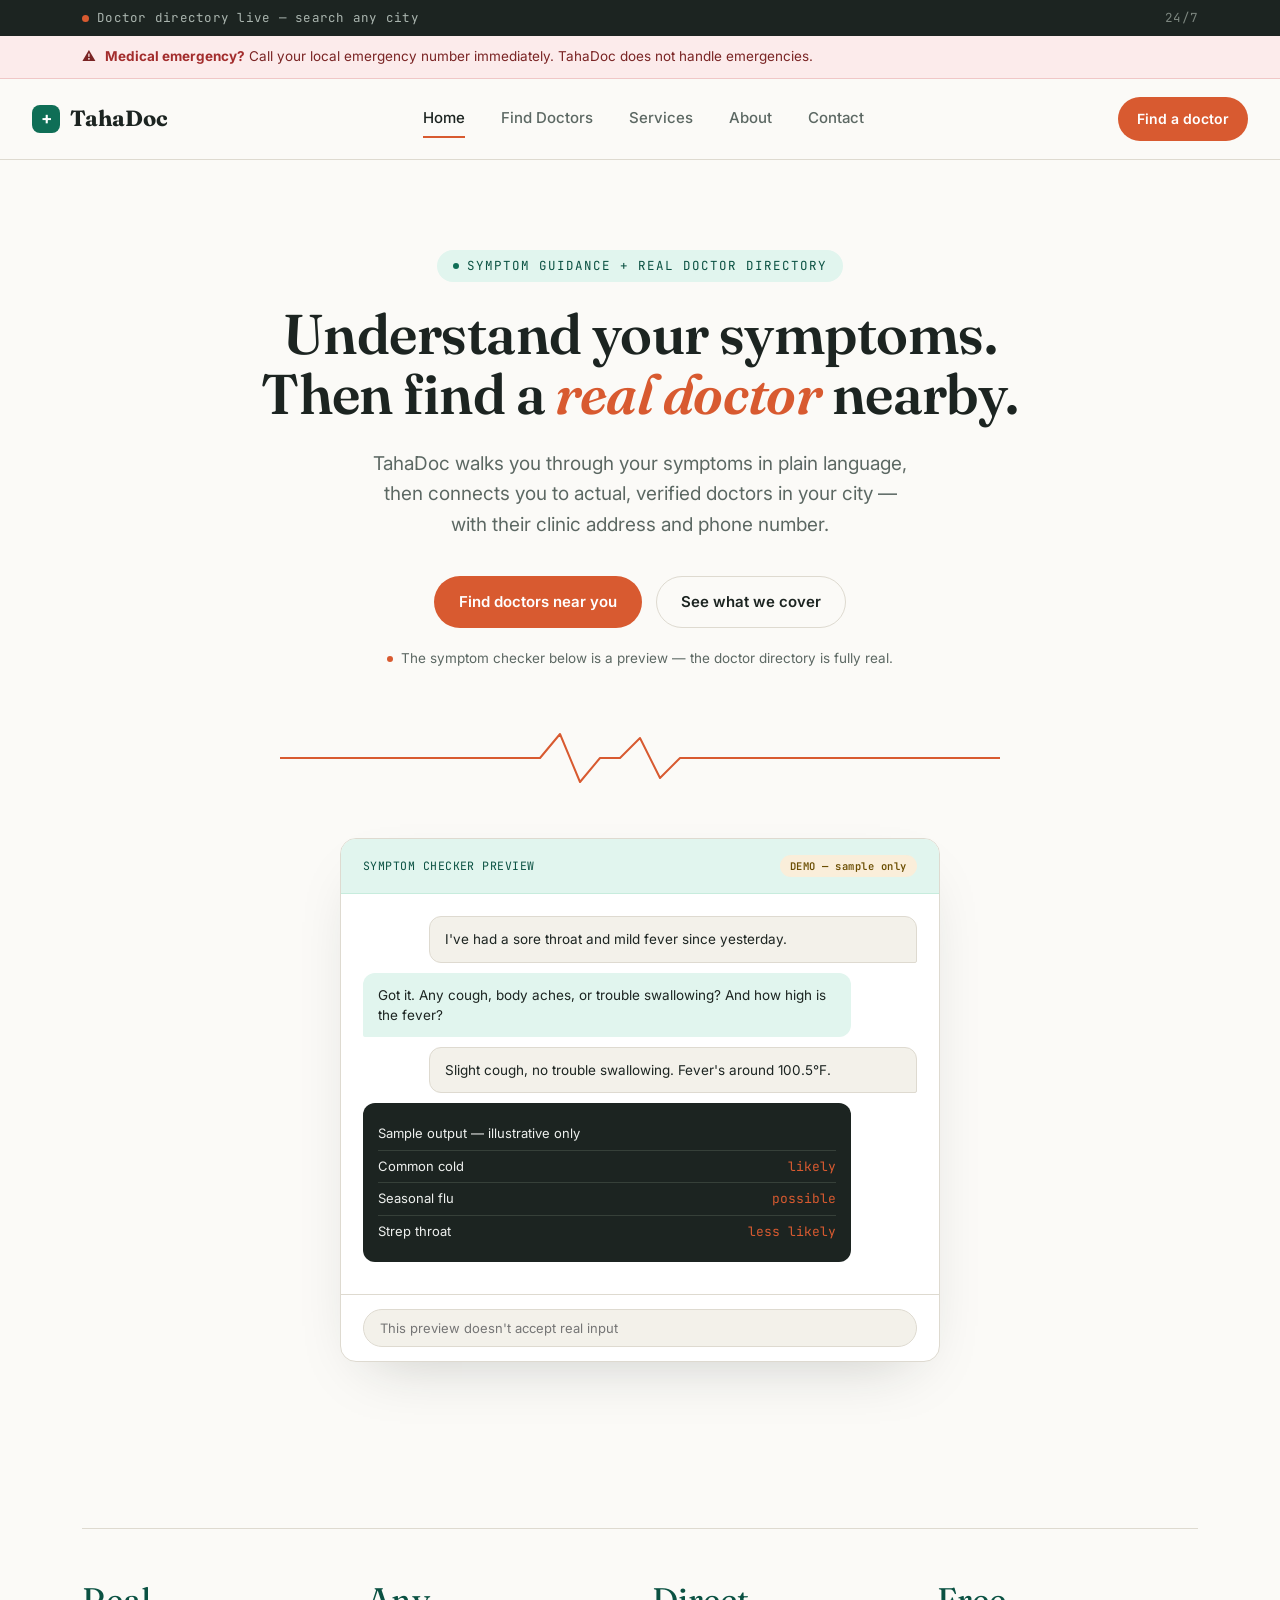
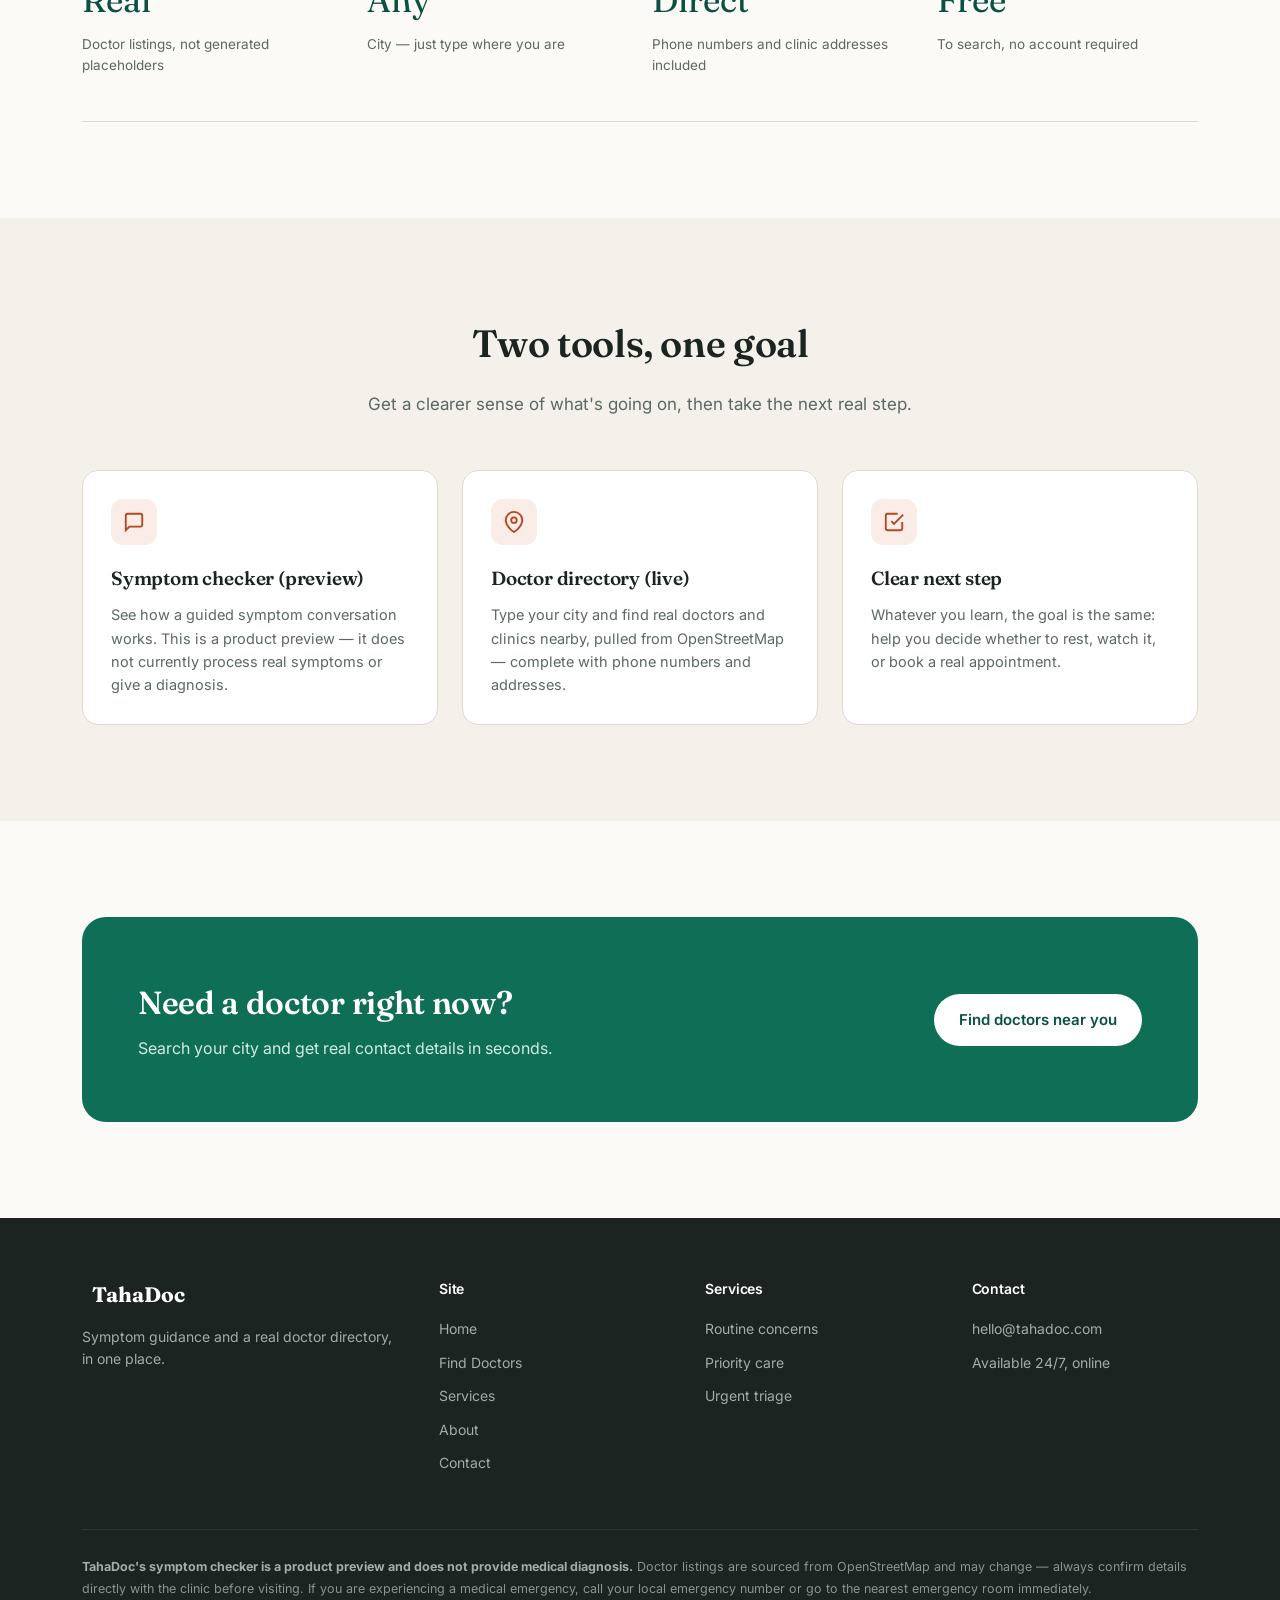
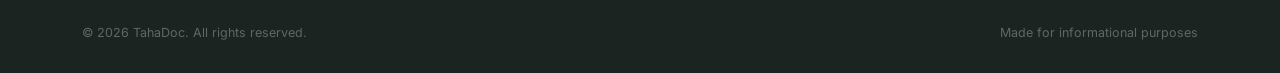
==== index.html @ 197f72f2 "Add files via upload" ====
<!DOCTYPE html>
<html lang="en">
<head>
<meta charset="UTF-8">
<meta name="viewport" content="width=device-width, initial-scale=1.0">
<title>TahaDoc — AI Symptom Guidance & Find Doctors Near You</title>
<meta name="description" content="TahaDoc helps you understand your symptoms and find real, verified doctors near you with contact details and clinic addresses.">
<link rel="preconnect" href="https://fonts.googleapis.com">
<link href="https://fonts.googleapis.com/css2?family=Fraunces:wght@500;600;700&family=Inter:wght@400;500;600;700&family=JetBrains+Mono:wght@400;500&display=swap" rel="stylesheet">
<link rel="stylesheet" href="style.css">
</head>
<body>

<div class="status-strip">
  <div class="wrap">
    <span><span class="dot"></span>Doctor directory live — search any city</span>
    <span class="right">24/7</span>
  </div>
</div>

<div class="emergency-banner">
  <div class="wrap">
    <span>⚠</span>
    <span><strong>Medical emergency?</strong> Call your local emergency number immediately. TahaDoc does not handle emergencies.</span>
  </div>
</div>

<header class="site-header">
  <nav class="nav">
    <a href="index.html" class="logo"><span class="mark"></span>TahaDoc</a>
    <div class="nav-links">
      <a href="index.html" class="active">Home</a>
      <a href="find-doctors.html">Find Doctors</a>
      <a href="services.html">Services</a>
      <a href="about.html">About</a>
      <a href="contact.html">Contact</a>
    </div>
    <div class="nav-cta">
      <a href="find-doctors.html" class="btn btn-primary btn-small">Find a doctor</a>
      <button class="nav-toggle" aria-label="Open menu" aria-expanded="false"><span></span><span></span><span></span></button>
    </div>
  </nav>
</header>

<section class="hero">
  <div class="wrap">
    <span class="eyebrow">Symptom Guidance + Real Doctor Directory</span>
    <h1>Understand your symptoms.<br>Then find a <span class="accent">real doctor</span> nearby.</h1>
    <p class="lead">TahaDoc walks you through your symptoms in plain language, then connects you to actual, verified doctors in your city — with their clinic address and phone number.</p>
    <div class="hero-actions">
      <a href="find-doctors.html" class="btn btn-primary">Find doctors near you</a>
      <a href="services.html" class="btn btn-ghost">See what we cover</a>
    </div>
    <div class="hero-note"><span class="icon-dot"></span>The symptom checker below is a preview — the doctor directory is fully real.</div>

    <div class="pulse-divider">
      <svg viewBox="0 0 720 64" preserveAspectRatio="none" fill="none">
        <path d="M0 32 H260 L280 8 L300 56 L320 32 L340 32 L360 12 L380 52 L400 32 H720" stroke="#D85A30" stroke-width="2" stroke-linecap="round" stroke-linejoin="round"/>
      </svg>
    </div>

    <div class="demo-card">
      <div class="demo-card-head">
        <span class="label">SYMPTOM CHECKER PREVIEW</span>
        <span class="demo-tag">DEMO — sample only</span>
      </div>
      <div class="demo-body">
        <div class="bubble user">I've had a sore throat and mild fever since yesterday.</div>
        <div class="bubble ai">Got it. Any cough, body aches, or trouble swallowing? And how high is the fever?</div>
        <div class="bubble user">Slight cough, no trouble swallowing. Fever's around 100.5°F.</div>
        <div class="bubble result">
          <div class="row"><span>Sample output — illustrative only</span></div>
          <div class="row"><span>Common cold</span><span class="pct">likely</span></div>
          <div class="row"><span>Seasonal flu</span><span class="pct">possible</span></div>
          <div class="row"><span>Strep throat</span><span class="pct">less likely</span></div>
        </div>
      </div>
      <div class="demo-foot">
        <input type="text" placeholder="This preview doesn't accept real input" disabled>
      </div>
    </div>
  </div>
</section>

<section>
  <div class="wrap">
    <div class="trust-strip">
      <div class="trust-stat"><div class="num">Real</div><div class="label">Doctor listings, not generated placeholders</div></div>
      <div class="trust-stat"><div class="num">Any</div><div class="label">City — just type where you are</div></div>
      <div class="trust-stat"><div class="num">Direct</div><div class="label">Phone numbers and clinic addresses included</div></div>
      <div class="trust-stat"><div class="num">Free</div><div class="label">To search, no account required</div></div>
    </div>
  </div>
</section>

<section class="section-alt">
  <div class="wrap">
    <div class="section-head centered">
      <h2>Two tools, one goal</h2>
      <p>Get a clearer sense of what's going on, then take the next real step.</p>
    </div>
    <div class="card-grid">
      <div class="card">
        <div class="icon-badge">
          <svg width="22" height="22" viewBox="0 0 24 24" fill="none" stroke="currentColor" stroke-width="2"><path d="M21 15a2 2 0 01-2 2H7l-4 4V5a2 2 0 012-2h14a2 2 0 012 2z"/></svg>
        </div>
        <h3>Symptom checker (preview)</h3>
        <p>See how a guided symptom conversation works. This is a product preview — it does not currently process real symptoms or give a diagnosis.</p>
      </div>
      <div class="card">
        <div class="icon-badge">
          <svg width="22" height="22" viewBox="0 0 24 24" fill="none" stroke="currentColor" stroke-width="2"><path d="M21 10c0 7-9 13-9 13s-9-6-9-13a9 9 0 0118 0z"/><circle cx="12" cy="10" r="3"/></svg>
        </div>
        <h3>Doctor directory (live)</h3>
        <p>Type your city and find real doctors and clinics nearby, pulled from OpenStreetMap — complete with phone numbers and addresses.</p>
      </div>
      <div class="card">
        <div class="icon-badge">
          <svg width="22" height="22" viewBox="0 0 24 24" fill="none" stroke="currentColor" stroke-width="2"><path d="M9 11l3 3L22 4M21 12v7a2 2 0 01-2 2H5a2 2 0 01-2-2V5a2 2 0 012-2h11"/></svg>
        </div>
        <h3>Clear next step</h3>
        <p>Whatever you learn, the goal is the same: help you decide whether to rest, watch it, or book a real appointment.</p>
      </div>
    </div>
  </div>
</section>

<section>
  <div class="wrap">
    <div class="cta-band">
      <div>
        <h2>Need a doctor right now?</h2>
        <p>Search your city and get real contact details in seconds.</p>
      </div>
      <a href="find-doctors.html" class="btn btn-primary">Find doctors near you</a>
    </div>
  </div>
</section>

<footer>
  <div class="wrap">
    <div class="footer-grid">
      <div>
        <div class="footer-logo"><span class="mark"></span>TahaDoc</div>
        <p>Symptom guidance and a real doctor directory, in one place.</p>
      </div>
      <div>
        <h4>Site</h4>
        <ul>
          <li><a href="index.html">Home</a></li>
          <li><a href="find-doctors.html">Find Doctors</a></li>
          <li><a href="services.html">Services</a></li>
          <li><a href="about.html">About</a></li>
          <li><a href="contact.html">Contact</a></li>
        </ul>
      </div>
      <div>
        <h4>Services</h4>
        <ul>
          <li><a href="services.html">Routine concerns</a></li>
          <li><a href="services.html">Priority care</a></li>
          <li><a href="services.html">Urgent triage</a></li>
        </ul>
      </div>
      <div>
        <h4>Contact</h4>
        <ul>
          <li>hello@tahadoc.com</li>
          <li>Available 24/7, online</li>
        </ul>
      </div>
    </div>
    <div class="footer-disclaimer">
      <strong>TahaDoc's symptom checker is a product preview and does not provide medical diagnosis.</strong> Doctor listings are sourced from OpenStreetMap and may change — always confirm details directly with the clinic before visiting. If you are experiencing a medical emergency, call your local emergency number or go to the nearest emergency room immediately.
    </div>
    <div class="footer-bottom">
      <span>© 2026 TahaDoc. All rights reserved.</span>
      <span>Made for informational purposes</span>
    </div>
  </div>
</footer>

<script>
const navToggle = document.querySelector('.nav-toggle');
const navLinks = document.querySelector('.nav-links');
navToggle?.addEventListener('click', () => {
  const isOpen = navLinks.classList.toggle('nav-open');
  navToggle.setAttribute('aria-expanded', isOpen ? 'true' : 'false');
});
</script>

</body>
</html>
---- style.css ----
/* ===========================================================
   TahaDoc v3 — Design tokens (Deep Teal / Warm Coral)
   =========================================================== */

:root {
  --teal: #0F6E56;
  --teal-dark: #0A5142;
  --teal-pale: #E1F5EE;
  --teal-pale-strong: #C7ECDD;
  --coral: #D85A30;
  --coral-dark: #B5471F;
  --coral-pale: #FAECE7;
  --paper: #FBFAF7;
  --surface: #F3F1EA;
  --ink: #1C2421;
  --ink-soft: #5C6863;
  --line: #DEDAD0;
  --amber: #BA7517;
  --amber-pale: #FAEEDA;
  --red: #A32D2D;
  --red-pale: #FCEBEB;

  --font-display: "Fraunces", "Space Grotesk", serif;
  --font-body: "Inter", -apple-system, sans-serif;
  --font-mono: "JetBrains Mono", monospace;

  --radius: 16px;
  --max-width: 1180px;
}

* { box-sizing: border-box; }
html { scroll-behavior: smooth; }

body {
  margin: 0;
  background: var(--paper);
  color: var(--ink);
  font-family: var(--font-body);
  font-size: 16px;
  line-height: 1.6;
  -webkit-font-smoothing: antialiased;
}

img { max-width: 100%; display: block; }
a { color: inherit; text-decoration: none; }
h1, h2, h3, h4 { font-family: var(--font-display); margin: 0; font-weight: 600; letter-spacing: -0.01em; }
p { margin: 0; }

.wrap { max-width: var(--max-width); margin: 0 auto; padding: 0 32px; }

a:focus-visible, button:focus-visible, input:focus-visible, textarea:focus-visible, select:focus-visible {
  outline: 2.5px solid var(--teal);
  outline-offset: 3px;
  border-radius: 4px;
}

@media (prefers-reduced-motion: reduce) {
  * { animation: none !important; transition: none !important; }
  html { scroll-behavior: auto; }
}

/* ===========================================================
   Top bars
   =========================================================== */
.status-strip {
  background: var(--ink);
  color: #aab5af;
  font-family: var(--font-mono);
  font-size: 12.5px;
  letter-spacing: 0.02em;
  padding: 8px 0;
}
.status-strip .wrap { display: flex; align-items: center; gap: 8px; justify-content: space-between; }
.status-strip .dot {
  width: 7px; height: 7px; border-radius: 50%;
  background: var(--coral);
  display: inline-block;
  margin-right: 8px;
  animation: pulse 2.2s infinite;
}
@keyframes pulse {
  0% { box-shadow: 0 0 0 0 rgba(216,90,48,0.5); }
  70% { box-shadow: 0 0 0 6px rgba(216,90,48,0); }
  100% { box-shadow: 0 0 0 0 rgba(216,90,48,0); }
}
.status-strip .right { color: #7c867f; }

.emergency-banner {
  background: var(--red-pale);
  border-bottom: 1px solid #f0c7c7;
  font-size: 13.5px;
  color: #7a2424;
  padding: 10px 0;
}
.emergency-banner .wrap { display: flex; align-items: center; gap: 9px; }
.emergency-banner strong { color: var(--red); }

/* ===========================================================
   Header / Nav
   =========================================================== */
header.site-header {
  background: var(--paper);
  border-bottom: 1px solid var(--line);
  position: sticky;
  top: 0;
  z-index: 50;
}
.nav { display: flex; align-items: center; justify-content: space-between; padding: 18px 32px; }
.logo { font-family: var(--font-display); font-weight: 700; font-size: 22px; display: flex; align-items: center; gap: 10px; color: var(--ink); }
.logo .mark {
  width: 28px; height: 28px;
  background: var(--teal);
  border-radius: 8px;
  position: relative;
  flex-shrink: 0;
  display: flex; align-items: center; justify-content: center;
}
.logo .mark::after {
  content: "+";
  color: #fff;
  font-size: 17px;
  font-weight: 700;
  font-family: var(--font-body);
  line-height: 1;
}
.nav-links { display: flex; gap: 36px; font-size: 15px; font-weight: 500; }
.nav-links a { color: var(--ink-soft); padding: 6px 0; border-bottom: 2px solid transparent; transition: color 0.15s, border-color 0.15s; }
.nav-links a:hover, .nav-links a.active { color: var(--ink); border-bottom-color: var(--coral); }
.nav-cta { display: flex; align-items: center; gap: 18px; }
.nav-toggle { display: none; background: none; border: none; cursor: pointer; padding: 6px; }
.nav-toggle span { display: block; width: 22px; height: 2px; background: var(--ink); margin: 5px 0; border-radius: 1px; }

/* ===========================================================
   Buttons
   =========================================================== */
.btn {
  display: inline-flex; align-items: center; gap: 8px;
  font-family: var(--font-body); font-weight: 600; font-size: 15px;
  padding: 13px 24px; border-radius: 100px; border: 1.5px solid transparent;
  cursor: pointer; transition: transform 0.12s ease, box-shadow 0.12s ease, background 0.15s;
  white-space: nowrap;
}
.btn-primary { background: var(--coral); color: #fff; }
.btn-primary:hover { background: var(--coral-dark); box-shadow: 0 6px 16px rgba(216,90,48,0.3); }
.btn-ghost { background: transparent; color: var(--ink); border-color: var(--line); }
.btn-ghost:hover { border-color: var(--ink); }
.btn-small { padding: 10px 18px; font-size: 14px; }
.btn:active { transform: scale(0.98); }
.btn:disabled { opacity: 0.5; cursor: not-allowed; }

/* ===========================================================
   Hero — centered, asymmetric pulse line motif
   =========================================================== */
.hero {
  padding: 90px 0 70px;
  text-align: center;
  position: relative;
  overflow: hidden;
}
.hero .wrap { position: relative; z-index: 1; }
.eyebrow {
  font-family: var(--font-mono); font-size: 12.5px; letter-spacing: 0.08em; text-transform: uppercase;
  color: var(--teal-dark); display: inline-flex; align-items: center; gap: 8px; margin-bottom: 22px;
  background: var(--teal-pale); padding: 6px 16px; border-radius: 100px;
}
.eyebrow::before { content: ""; width: 6px; height: 6px; background: var(--teal); border-radius: 50%; }
.hero h1 { font-size: 56px; line-height: 1.08; margin: 0 auto 24px; max-width: 760px; }
.hero h1 .accent { color: var(--coral); font-style: italic; }
.hero p.lead { font-size: 19px; color: var(--ink-soft); max-width: 540px; margin: 0 auto 36px; }
.hero-actions { display: flex; gap: 14px; align-items: center; justify-content: center; margin-bottom: 20px; }
.hero-note { font-size: 13.5px; color: var(--ink-soft); display: flex; align-items: center; gap: 8px; justify-content: center; }
.hero-note .icon-dot { width: 6px; height: 6px; border-radius: 50%; background: var(--coral); }

.pulse-divider {
  margin: 56px auto 0;
  max-width: 720px;
  height: 64px;
}
.pulse-divider svg { width: 100%; height: 100%; }

/* ---- Symptom checker demo card ---- */
.demo-card {
  background: #fff;
  border: 1px solid var(--line);
  border-radius: var(--radius);
  box-shadow: 0 24px 60px -30px rgba(28,36,33,0.25);
  overflow: hidden;
  max-width: 600px;
  margin: 48px auto 0;
  text-align: left;
}
.demo-card-head {
  display: flex; justify-content: space-between; align-items: center;
  padding: 16px 22px;
  background: var(--teal-pale);
  border-bottom: 1px solid var(--teal-pale-strong);
}
.demo-card-head .label {
  font-family: var(--font-mono); font-size: 11.5px; letter-spacing: 0.04em;
  color: var(--teal-dark); display: flex; align-items: center; gap: 7px;
}
.demo-card-head .demo-tag {
  font-family: var(--font-mono); font-size: 10.5px; letter-spacing: 0.05em;
  background: var(--amber-pale); color: #6b4e02; padding: 3px 10px; border-radius: 100px;
  font-weight: 600;
}
.demo-body { padding: 22px; }
.bubble { font-size: 13.5px; line-height: 1.5; padding: 12px 15px; border-radius: 12px; margin-bottom: 10px; max-width: 88%; }
.bubble.user { background: var(--surface); color: var(--ink); margin-left: auto; border-radius: 12px 12px 2px 12px; border: 1px solid var(--line); }
.bubble.ai { background: var(--teal-pale); color: var(--ink); border-radius: 12px 12px 12px 2px; }
.bubble.result { background: var(--ink); color: #eef0ee; border-radius: 12px; padding: 15px; font-size: 13px; margin-top: 8px; }
.bubble.result .row { display: flex; justify-content: space-between; padding: 6px 0; border-top: 1px solid #364039; }
.bubble.result .row:first-child { border-top: none; }
.bubble.result .pct { color: var(--coral); font-family: var(--font-mono); }
.demo-foot { padding: 14px 22px; border-top: 1px solid var(--line); display: flex; gap: 8px; }
.demo-foot input {
  flex: 1; background: var(--surface); border: 1px solid var(--line); border-radius: 100px;
  padding: 10px 16px; font-family: var(--font-body); font-size: 13px; color: var(--ink-soft);
}

/* ===========================================================
   Section scaffolding
   =========================================================== */
section { padding: 96px 0; }
.section-head { max-width: 620px; margin-bottom: 52px; }
.section-head.centered { margin-left: auto; margin-right: auto; text-align: center; }
.section-head h2 { font-size: 38px; margin-bottom: 16px; }
.section-head p { color: var(--ink-soft); font-size: 17px; }
.section-alt { background: var(--surface); }

/* ===========================================================
   Triage board
   =========================================================== */
.triage-board { display: grid; grid-template-columns: repeat(3, 1fr); gap: 24px; }
.triage-group { background: #fff; border: 1px solid var(--line); border-radius: var(--radius); padding: 28px; }
.triage-group .tag {
  font-family: var(--font-mono); font-size: 11px; letter-spacing: 0.06em; text-transform: uppercase;
  padding: 5px 12px; border-radius: 100px; display: inline-block; margin-bottom: 18px; font-weight: 600;
}
.tag-routine { background: var(--teal-pale); color: var(--teal-dark); }
.tag-priority { background: var(--amber-pale); color: #6b4e02; }
.tag-urgent { background: var(--red-pale); color: var(--red); }
.triage-group h3 { font-size: 20px; margin-bottom: 8px; font-family: var(--font-display); }
.triage-group > p { color: var(--ink-soft); font-size: 14.5px; margin-bottom: 18px; }
.triage-group ul { margin: 0; padding: 0; list-style: none; }
.triage-group li { font-size: 14.5px; padding: 10px 0; border-top: 1px solid var(--line); color: var(--ink); display: flex; align-items: baseline; gap: 8px; }
.triage-group li:first-child { border-top: none; }
.triage-group li::before { content: ""; width: 5px; height: 5px; border-radius: 50%; background: var(--coral); flex-shrink: 0; margin-top: 6px; }

/* ===========================================================
   Process — zigzag timeline instead of plain row
   =========================================================== */
.process { display: flex; flex-direction: column; gap: 0; }
.process-step {
  display: grid;
  grid-template-columns: 64px 1fr;
  gap: 24px;
  position: relative;
  padding-bottom: 44px;
}
.process-step:last-child { padding-bottom: 0; }
.process-step::before {
  content: "";
  position: absolute;
  left: 31px; top: 64px; bottom: 0;
  width: 1px;
  background: var(--line);
}
.process-step:last-child::before { display: none; }
.process-step .num {
  font-family: var(--font-mono); font-size: 14px; color: #fff; background: var(--teal);
  width: 64px; height: 64px; border-radius: 50%; display: flex; align-items: center; justify-content: center;
  position: relative; z-index: 2; flex-shrink: 0;
}
.process-step .step-content { padding-top: 10px; }
.process-step h4 { font-size: 19px; margin-bottom: 8px; font-family: var(--font-display); }
.process-step p { color: var(--ink-soft); font-size: 15px; max-width: 460px; }

/* ===========================================================
   Trust strip
   =========================================================== */
.trust-strip { display: grid; grid-template-columns: repeat(4, 1fr); gap: 24px; border-top: 1px solid var(--line); border-bottom: 1px solid var(--line); padding: 44px 0; }
.trust-stat .num { font-family: var(--font-display); font-size: 34px; color: var(--teal-dark); margin-bottom: 6px; }
.trust-stat .label { font-size: 13.5px; color: var(--ink-soft); }

/* ===========================================================
   Cards
   =========================================================== */
.card-grid { display: grid; grid-template-columns: repeat(3, 1fr); gap: 24px; }
.card { background: #fff; border: 1px solid var(--line); border-radius: var(--radius); padding: 28px; }
.card h3 { font-size: 19px; margin-bottom: 10px; font-family: var(--font-display); }
.card p { color: var(--ink-soft); font-size: 14.5px; }
.icon-badge {
  width: 46px; height: 46px; border-radius: 12px; background: var(--coral-pale); color: var(--coral-dark);
  display: flex; align-items: center; justify-content: center; margin-bottom: 18px;
}

/* ===========================================================
   CTA band
   =========================================================== */
.cta-band {
  background: var(--teal); border-radius: 24px; padding: 60px 56px;
  display: flex; justify-content: space-between; align-items: center; gap: 30px; color: #fff;
}
.cta-band h2 { font-size: 32px; margin-bottom: 8px; color: #fff; }
.cta-band p { color: #d2ece2; font-size: 16px; }
.cta-band .btn-primary { background: #fff; color: var(--teal-dark); }
.cta-band .btn-primary:hover { background: var(--coral-pale); box-shadow: none; }

/* ===========================================================
   Footer
   =========================================================== */
footer { background: var(--ink); color: #a3aca6; padding: 60px 0 30px; font-size: 14px; }
.footer-grid { display: grid; grid-template-columns: 1.4fr 1fr 1fr 1fr; gap: 40px; margin-bottom: 44px; }
.footer-grid h4 { color: #fff; font-size: 14px; margin-bottom: 18px; font-family: var(--font-body); font-weight: 600; }
.footer-grid ul { list-style: none; margin: 0; padding: 0; }
.footer-grid li { margin-bottom: 11px; }
.footer-grid a:hover { color: #fff; }
.footer-logo { font-family: var(--font-display); font-weight: 700; font-size: 21px; color: #fff; display: flex; align-items: center; gap: 10px; margin-bottom: 14px; }
.footer-disclaimer { border-top: 1px solid #2e3633; padding-top: 26px; font-size: 12.5px; line-height: 1.7; color: #8a948e; }
.footer-disclaimer strong { color: #a3aca6; }
.footer-bottom { margin-top: 24px; display: flex; justify-content: space-between; font-size: 12.5px; color: #5e6862; }

/* ===========================================================
   Page header
   =========================================================== */
.page-header { padding: 60px 0 54px; border-bottom: 1px solid var(--line); text-align: center; }
.page-header .eyebrow { margin: 0 auto 16px; }
.page-header h1 { font-size: 44px; margin-bottom: 16px; }
.page-header p { color: var(--ink-soft); font-size: 17.5px; max-width: 580px; margin: 0 auto; }

/* ===========================================================
   Doctor finder
   =========================================================== */
.finder-panel {
  background: #fff; border: 1px solid var(--line); border-radius: var(--radius);
  padding: 26px; display: flex; gap: 14px; align-items: flex-end; flex-wrap: wrap;
}
.finder-field { flex: 1; min-width: 200px; }
.finder-field label { display: block; font-size: 13px; font-weight: 600; margin-bottom: 8px; }
.finder-field input, .finder-field select {
  width: 100%; padding: 12px 16px; border-radius: 10px; border: 1.5px solid var(--line);
  background: var(--surface); font-family: var(--font-body); font-size: 14.5px; color: var(--ink);
}

.results-list { margin-top: 30px; display: grid; gap: 16px; }
.doctor-card {
  background: #fff; border: 1px solid var(--line); border-radius: var(--radius);
  padding: 22px 24px; display: flex; justify-content: space-between; gap: 20px; align-items: flex-start;
}
.doctor-card .info h4 { font-size: 17px; margin-bottom: 4px; font-family: var(--font-display); }
.doctor-card .specialty { font-size: 13px; color: var(--teal-dark); font-weight: 600; margin-bottom: 10px; }
.doctor-card .meta-row { font-size: 13.5px; color: var(--ink-soft); display: flex; gap: 6px; align-items: baseline; margin-bottom: 4px; }
.doctor-card .actions { display: flex; flex-direction: column; gap: 8px; align-items: flex-end; flex-shrink: 0; }
.doctor-card .rating { font-family: var(--font-mono); font-size: 13px; color: var(--amber); white-space: nowrap; }
.finder-status { padding: 18px 0; color: var(--ink-soft); font-size: 14.5px; }
.finder-status.error { color: var(--red); }

/* ===========================================================
   About page extras
   =========================================================== */
.value-grid { display: grid; grid-template-columns: repeat(2, 1fr); gap: 24px; }
.value-card { display: flex; gap: 18px; padding: 24px; border: 1px solid var(--line); border-radius: var(--radius); background: #fff; }
.value-card h4 { font-size: 17px; margin-bottom: 8px; font-family: var(--font-display); }
.value-card p { font-size: 14.5px; color: var(--ink-soft); }

.limits-list { display: grid; gap: 14px; }
.limits-list .item { display: flex; gap: 14px; align-items: flex-start; padding: 18px 20px; background: var(--red-pale); border-radius: 12px; font-size: 14.5px; }
.limits-list .item strong { color: var(--red); }

/* ===========================================================
   Contact page
   =========================================================== */
.contact-grid { display: grid; grid-template-columns: 1fr 1fr; gap: 56px; }
.info-row { display: flex; gap: 18px; padding: 22px 0; border-top: 1px solid var(--line); }
.info-row:first-child { border-top: none; padding-top: 0; }
.info-row .icon-badge { flex-shrink: 0; margin-bottom: 0; }
.info-row h4 { font-size: 16px; margin-bottom: 4px; font-family: var(--font-display); }
.info-row p { font-size: 14.5px; color: var(--ink-soft); }

.form-card { background: #fff; border: 1px solid var(--line); border-radius: var(--radius); padding: 34px; }
.form-row { margin-bottom: 20px; }
.form-row label { display: block; font-size: 13.5px; font-weight: 600; margin-bottom: 8px; }
.form-row input, .form-row select, .form-row textarea {
  width: 100%; padding: 12px 16px; border-radius: 10px; border: 1.5px solid var(--line);
  background: var(--surface); font-family: var(--font-body); font-size: 14.5px; color: var(--ink);
}
.form-row textarea { resize: vertical; min-height: 90px; }
.form-note { font-size: 12.5px; color: var(--ink-soft); margin-top: 18px; }

/* ===========================================================
   Responsive
   =========================================================== */
@media (max-width: 980px) {
  .triage-board { grid-template-columns: 1fr 1fr; }
  .card-grid { grid-template-columns: 1fr 1fr; }
  .footer-grid { grid-template-columns: 1fr 1fr; gap: 32px; }
  .contact-grid { grid-template-columns: 1fr; }
  .value-grid { grid-template-columns: 1fr; }
  .trust-strip { grid-template-columns: 1fr 1fr; gap: 32px 24px; }
  .doctor-card { flex-direction: column; }
  .doctor-card .actions { flex-direction: row; align-items: center; width: 100%; justify-content: space-between; }
  .hero h1 { font-size: 44px; }
}

@media (max-width: 680px) {
  .nav-links { display: none; }
  .nav-links.nav-open {
    display: flex; flex-direction: column; position: absolute; top: 68px; left: 0; right: 0;
    background: var(--paper); padding: 18px 32px; border-bottom: 1px solid var(--line); gap: 16px;
  }
  .nav-toggle { display: block; }
  .hero { padding: 52px 0 50px; }
  .hero h1 { font-size: 32px; }
  .hero p.lead { max-width: none; }
  section { padding: 60px 0; }
  .triage-board { grid-template-columns: 1fr; }
  .process-step { grid-template-columns: 48px 1fr; gap: 16px; }
  .process-step .num { width: 48px; height: 48px; font-size: 12px; }
  .process-step::before { left: 23px; }
  .card-grid { grid-template-columns: 1fr; }
  .footer-grid { grid-template-columns: 1fr; gap: 30px; }
  .cta-band { flex-direction: column; text-align: center; padding: 44px 28px; }
  .footer-bottom { flex-direction: column; gap: 8px; text-align: center; }
  .section-head h2 { font-size: 28px; }
  .finder-panel { flex-direction: column; align-items: stretch; }
  .demo-card { margin-top: 36px; }
}
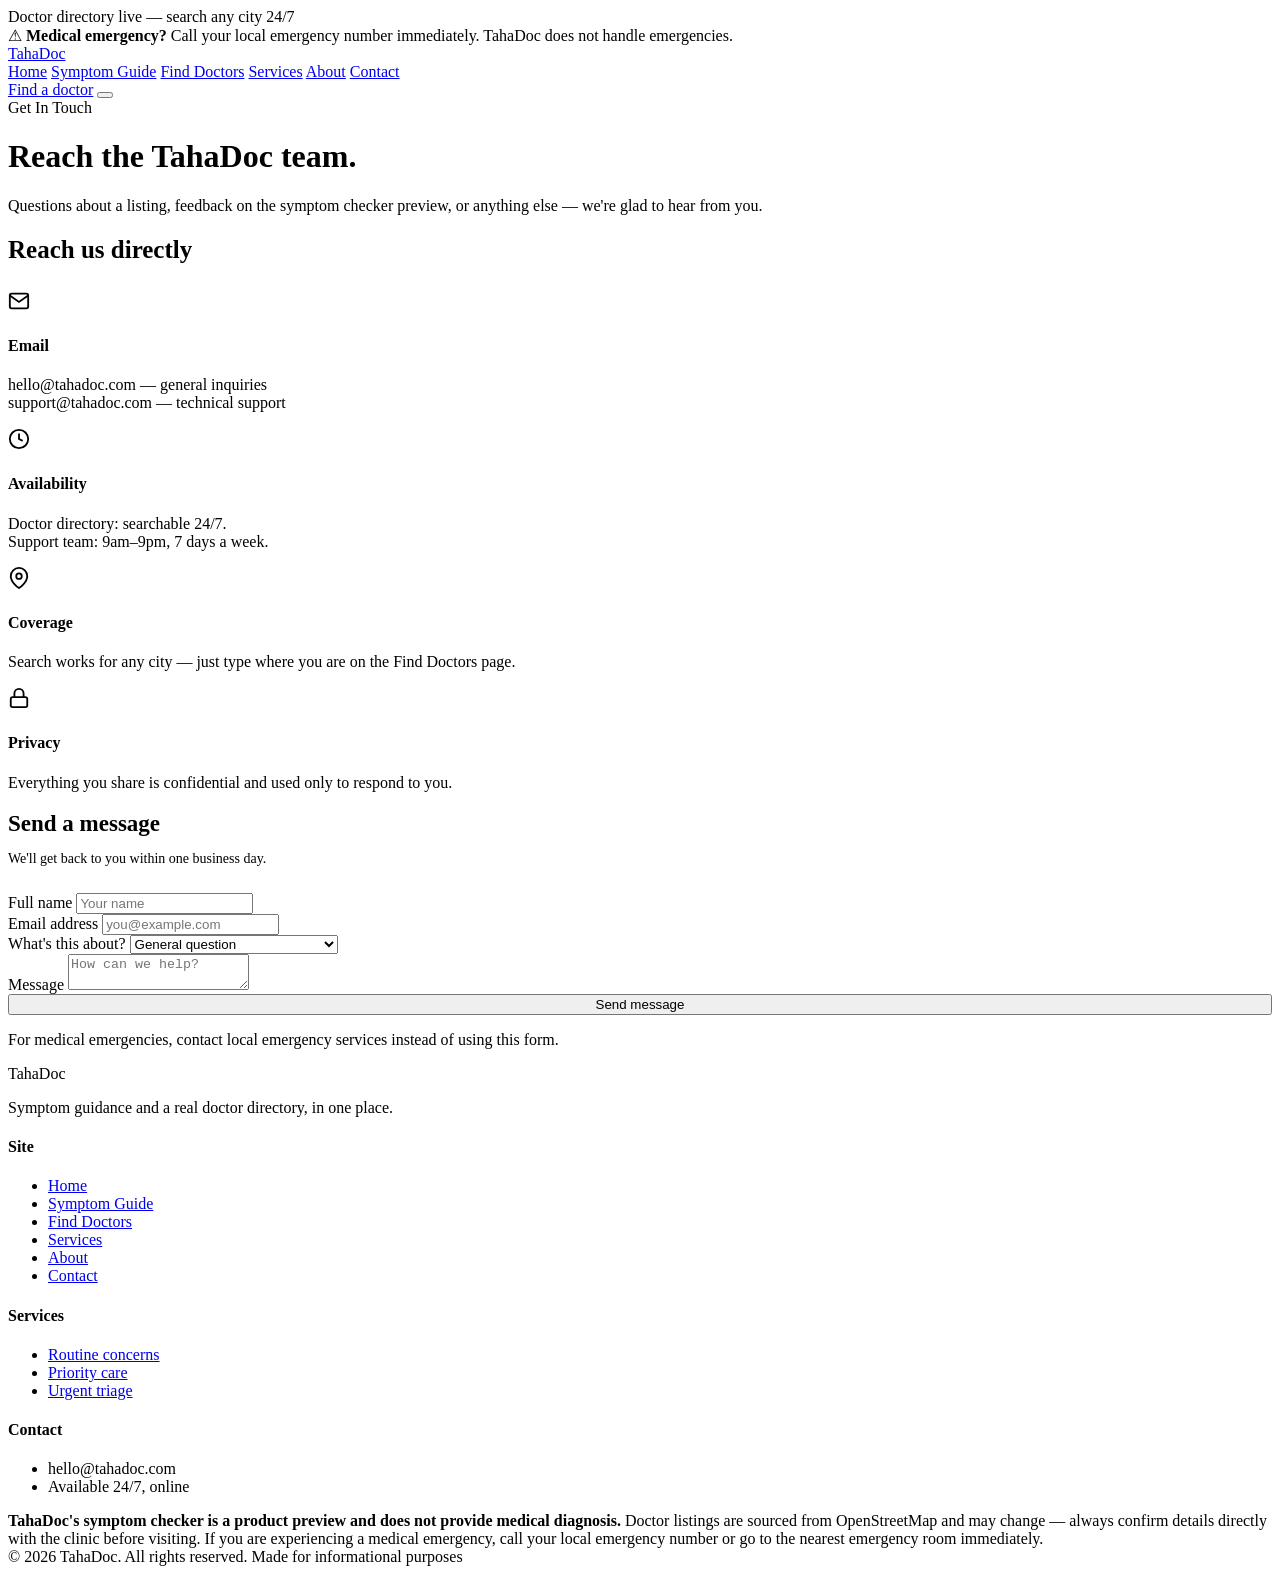
==== commit b98a753d: "Add files via upload" ====
--- a/index.html
+++ b/index.html
@@ -3,8 +3,8 @@
 <head>
 <meta charset="UTF-8">
 <meta name="viewport" content="width=device-width, initial-scale=1.0">
-<title>TahaDoc — AI Symptom Guidance & Find Doctors Near You</title>
-<meta name="description" content="TahaDoc helps you understand your symptoms and find real, verified doctors near you with contact details and clinic addresses.">
+<title>Contact — TahaDoc</title>
+<meta name="description" content="Get in touch with the TahaDoc team.">
 <link rel="preconnect" href="https://fonts.googleapis.com">
 <link href="https://fonts.googleapis.com/css2?family=Fraunces:wght@500;600;700&family=Inter:wght@400;500;600;700&family=JetBrains+Mono:wght@400;500&display=swap" rel="stylesheet">
 <link rel="stylesheet" href="style.css">
@@ -29,11 +29,12 @@
   <nav class="nav">
     <a href="index.html" class="logo"><span class="mark"></span>TahaDoc</a>
     <div class="nav-links">
-      <a href="index.html" class="active">Home</a>
+      <a href="index.html">Home</a>
+      <a href="symptom-guide.html">Symptom Guide</a>
       <a href="find-doctors.html">Find Doctors</a>
       <a href="services.html">Services</a>
       <a href="about.html">About</a>
-      <a href="contact.html">Contact</a>
+      <a href="contact.html" class="active">Contact</a>
     </div>
     <div class="nav-cta">
       <a href="find-doctors.html" class="btn btn-primary btn-small">Find a doctor</a>
@@ -42,97 +43,86 @@
   </nav>
 </header>
 
-<section class="hero">
+<div class="page-header">
   <div class="wrap">
-    <span class="eyebrow">Symptom Guidance + Real Doctor Directory</span>
-    <h1>Understand your symptoms.<br>Then find a <span class="accent">real doctor</span> nearby.</h1>
-    <p class="lead">TahaDoc walks you through your symptoms in plain language, then connects you to actual, verified doctors in your city — with their clinic address and phone number.</p>
-    <div class="hero-actions">
-      <a href="find-doctors.html" class="btn btn-primary">Find doctors near you</a>
-      <a href="services.html" class="btn btn-ghost">See what we cover</a>
-    </div>
-    <div class="hero-note"><span class="icon-dot"></span>The symptom checker below is a preview — the doctor directory is fully real.</div>
-
-    <div class="pulse-divider">
-      <svg viewBox="0 0 720 64" preserveAspectRatio="none" fill="none">
-        <path d="M0 32 H260 L280 8 L300 56 L320 32 L340 32 L360 12 L380 52 L400 32 H720" stroke="#D85A30" stroke-width="2" stroke-linecap="round" stroke-linejoin="round"/>
-      </svg>
-    </div>
-
-    <div class="demo-card">
-      <div class="demo-card-head">
-        <span class="label">SYMPTOM CHECKER PREVIEW</span>
-        <span class="demo-tag">DEMO — sample only</span>
-      </div>
-      <div class="demo-body">
-        <div class="bubble user">I've had a sore throat and mild fever since yesterday.</div>
-        <div class="bubble ai">Got it. Any cough, body aches, or trouble swallowing? And how high is the fever?</div>
-        <div class="bubble user">Slight cough, no trouble swallowing. Fever's around 100.5°F.</div>
-        <div class="bubble result">
-          <div class="row"><span>Sample output — illustrative only</span></div>
-          <div class="row"><span>Common cold</span><span class="pct">likely</span></div>
-          <div class="row"><span>Seasonal flu</span><span class="pct">possible</span></div>
-          <div class="row"><span>Strep throat</span><span class="pct">less likely</span></div>
-        </div>
-      </div>
-      <div class="demo-foot">
-        <input type="text" placeholder="This preview doesn't accept real input" disabled>
-      </div>
-    </div>
+    <span class="eyebrow">Get In Touch</span>
+    <h1>Reach the TahaDoc team.</h1>
+    <p>Questions about a listing, feedback on the symptom checker preview, or anything else — we're glad to hear from you.</p>
   </div>
-</section>
+</div>
 
 <section>
   <div class="wrap">
-    <div class="trust-strip">
-      <div class="trust-stat"><div class="num">Real</div><div class="label">Doctor listings, not generated placeholders</div></div>
-      <div class="trust-stat"><div class="num">Any</div><div class="label">City — just type where you are</div></div>
-      <div class="trust-stat"><div class="num">Direct</div><div class="label">Phone numbers and clinic addresses included</div></div>
-      <div class="trust-stat"><div class="num">Free</div><div class="label">To search, no account required</div></div>
-    </div>
-  </div>
-</section>
+    <div class="contact-grid">
+      <div>
+        <h2 style="font-size:25px; margin-bottom:26px;">Reach us directly</h2>
+        <div class="info-row">
+          <div class="icon-badge">
+            <svg width="22" height="22" viewBox="0 0 24 24" fill="none" stroke="currentColor" stroke-width="2"><rect x="2" y="4" width="20" height="16" rx="2"/><path d="M22 6l-10 7L2 6"/></svg>
+          </div>
+          <div>
+            <h4>Email</h4>
+            <p>hello@tahadoc.com — general inquiries<br>support@tahadoc.com — technical support</p>
+          </div>
+        </div>
+        <div class="info-row">
+          <div class="icon-badge">
+            <svg width="22" height="22" viewBox="0 0 24 24" fill="none" stroke="currentColor" stroke-width="2"><circle cx="12" cy="12" r="10"/><path d="M12 6v6l4 2"/></svg>
+          </div>
+          <div>
+            <h4>Availability</h4>
+            <p>Doctor directory: searchable 24/7.<br>Support team: 9am–9pm, 7 days a week.</p>
+          </div>
+        </div>
+        <div class="info-row">
+          <div class="icon-badge">
+            <svg width="22" height="22" viewBox="0 0 24 24" fill="none" stroke="currentColor" stroke-width="2"><path d="M21 10c0 7-9 13-9 13s-9-6-9-13a9 9 0 0118 0z"/><circle cx="12" cy="10" r="3"/></svg>
+          </div>
+          <div>
+            <h4>Coverage</h4>
+            <p>Search works for any city — just type where you are on the Find Doctors page.</p>
+          </div>
+        </div>
+        <div class="info-row">
+          <div class="icon-badge">
+            <svg width="22" height="22" viewBox="0 0 24 24" fill="none" stroke="currentColor" stroke-width="2"><rect x="3" y="11" width="18" height="11" rx="2"/><path d="M7 11V7a5 5 0 0110 0v4"/></svg>
+          </div>
+          <div>
+            <h4>Privacy</h4>
+            <p>Everything you share is confidential and used only to respond to you.</p>
+          </div>
+        </div>
+      </div>
 
-<section class="section-alt">
-  <div class="wrap">
-    <div class="section-head centered">
-      <h2>Two tools, one goal</h2>
-      <p>Get a clearer sense of what's going on, then take the next real step.</p>
-    </div>
-    <div class="card-grid">
-      <div class="card">
-        <div class="icon-badge">
-          <svg width="22" height="22" viewBox="0 0 24 24" fill="none" stroke="currentColor" stroke-width="2"><path d="M21 15a2 2 0 01-2 2H7l-4 4V5a2 2 0 012-2h14a2 2 0 012 2z"/></svg>
-        </div>
-        <h3>Symptom checker (preview)</h3>
-        <p>See how a guided symptom conversation works. This is a product preview — it does not currently process real symptoms or give a diagnosis.</p>
+      <div class="form-card">
+        <h2 style="font-size:23px; margin-bottom:6px;">Send a message</h2>
+        <p style="color:var(--ink-soft); font-size:14px; margin-bottom:26px;">We'll get back to you within one business day.</p>
+        <form onsubmit="event.preventDefault(); alert('This is a demo form — connect it to your email or backend to go live.');">
+          <div class="form-row">
+            <label for="name">Full name</label>
+            <input type="text" id="name" placeholder="Your name" required>
+          </div>
+          <div class="form-row">
+            <label for="email">Email address</label>
+            <input type="email" id="email" placeholder="you@example.com" required>
+          </div>
+          <div class="form-row">
+            <label for="topic">What's this about?</label>
+            <select id="topic">
+              <option>General question</option>
+              <option>Doctor listing issue</option>
+              <option>Feedback on symptom checker</option>
+              <option>Something else</option>
+            </select>
+          </div>
+          <div class="form-row">
+            <label for="message">Message</label>
+            <textarea id="message" placeholder="How can we help?" required></textarea>
+          </div>
+          <button type="submit" class="btn btn-primary" style="width:100%; justify-content:center;">Send message</button>
+          <p class="form-note">For medical emergencies, contact local emergency services instead of using this form.</p>
+        </form>
       </div>
-      <div class="card">
-        <div class="icon-badge">
-          <svg width="22" height="22" viewBox="0 0 24 24" fill="none" stroke="currentColor" stroke-width="2"><path d="M21 10c0 7-9 13-9 13s-9-6-9-13a9 9 0 0118 0z"/><circle cx="12" cy="10" r="3"/></svg>
-        </div>
-        <h3>Doctor directory (live)</h3>
-        <p>Type your city and find real doctors and clinics nearby, pulled from OpenStreetMap — complete with phone numbers and addresses.</p>
-      </div>
-      <div class="card">
-        <div class="icon-badge">
-          <svg width="22" height="22" viewBox="0 0 24 24" fill="none" stroke="currentColor" stroke-width="2"><path d="M9 11l3 3L22 4M21 12v7a2 2 0 01-2 2H5a2 2 0 01-2-2V5a2 2 0 012-2h11"/></svg>
-        </div>
-        <h3>Clear next step</h3>
-        <p>Whatever you learn, the goal is the same: help you decide whether to rest, watch it, or book a real appointment.</p>
-      </div>
-    </div>
-  </div>
-</section>
-
-<section>
-  <div class="wrap">
-    <div class="cta-band">
-      <div>
-        <h2>Need a doctor right now?</h2>
-        <p>Search your city and get real contact details in seconds.</p>
-      </div>
-      <a href="find-doctors.html" class="btn btn-primary">Find doctors near you</a>
     </div>
   </div>
 </section>
@@ -148,6 +138,7 @@
         <h4>Site</h4>
         <ul>
           <li><a href="index.html">Home</a></li>
+          <li><a href="symptom-guide.html">Symptom Guide</a></li>
           <li><a href="find-doctors.html">Find Doctors</a></li>
           <li><a href="services.html">Services</a></li>
           <li><a href="about.html">About</a></li>
--- a/style.css
+++ b/style.css
@@ -1,428 +1,8 @@
-/* ===========================================================
-   TahaDoc v3 — Design tokens (Deep Teal / Warm Coral)
-   =========================================================== */
+[build]
+  publish = "."
+  functions = "netlify/functions"
 
-:root {
-  --teal: #0F6E56;
-  --teal-dark: #0A5142;
-  --teal-pale: #E1F5EE;
-  --teal-pale-strong: #C7ECDD;
-  --coral: #D85A30;
-  --coral-dark: #B5471F;
-  --coral-pale: #FAECE7;
-  --paper: #FBFAF7;
-  --surface: #F3F1EA;
-  --ink: #1C2421;
-  --ink-soft: #5C6863;
-  --line: #DEDAD0;
-  --amber: #BA7517;
-  --amber-pale: #FAEEDA;
-  --red: #A32D2D;
-  --red-pale: #FCEBEB;
-
-  --font-display: "Fraunces", "Space Grotesk", serif;
-  --font-body: "Inter", -apple-system, sans-serif;
-  --font-mono: "JetBrains Mono", monospace;
-
-  --radius: 16px;
-  --max-width: 1180px;
-}
-
-* { box-sizing: border-box; }
-html { scroll-behavior: smooth; }
-
-body {
-  margin: 0;
-  background: var(--paper);
-  color: var(--ink);
-  font-family: var(--font-body);
-  font-size: 16px;
-  line-height: 1.6;
-  -webkit-font-smoothing: antialiased;
-}
-
-img { max-width: 100%; display: block; }
-a { color: inherit; text-decoration: none; }
-h1, h2, h3, h4 { font-family: var(--font-display); margin: 0; font-weight: 600; letter-spacing: -0.01em; }
-p { margin: 0; }
-
-.wrap { max-width: var(--max-width); margin: 0 auto; padding: 0 32px; }
-
-a:focus-visible, button:focus-visible, input:focus-visible, textarea:focus-visible, select:focus-visible {
-  outline: 2.5px solid var(--teal);
-  outline-offset: 3px;
-  border-radius: 4px;
-}
-
-@media (prefers-reduced-motion: reduce) {
-  * { animation: none !important; transition: none !important; }
-  html { scroll-behavior: auto; }
-}
-
-/* ===========================================================
-   Top bars
-   =========================================================== */
-.status-strip {
-  background: var(--ink);
-  color: #aab5af;
-  font-family: var(--font-mono);
-  font-size: 12.5px;
-  letter-spacing: 0.02em;
-  padding: 8px 0;
-}
-.status-strip .wrap { display: flex; align-items: center; gap: 8px; justify-content: space-between; }
-.status-strip .dot {
-  width: 7px; height: 7px; border-radius: 50%;
-  background: var(--coral);
-  display: inline-block;
-  margin-right: 8px;
-  animation: pulse 2.2s infinite;
-}
-@keyframes pulse {
-  0% { box-shadow: 0 0 0 0 rgba(216,90,48,0.5); }
-  70% { box-shadow: 0 0 0 6px rgba(216,90,48,0); }
-  100% { box-shadow: 0 0 0 0 rgba(216,90,48,0); }
-}
-.status-strip .right { color: #7c867f; }
-
-.emergency-banner {
-  background: var(--red-pale);
-  border-bottom: 1px solid #f0c7c7;
-  font-size: 13.5px;
-  color: #7a2424;
-  padding: 10px 0;
-}
-.emergency-banner .wrap { display: flex; align-items: center; gap: 9px; }
-.emergency-banner strong { color: var(--red); }
-
-/* ===========================================================
-   Header / Nav
-   =========================================================== */
-header.site-header {
-  background: var(--paper);
-  border-bottom: 1px solid var(--line);
-  position: sticky;
-  top: 0;
-  z-index: 50;
-}
-.nav { display: flex; align-items: center; justify-content: space-between; padding: 18px 32px; }
-.logo { font-family: var(--font-display); font-weight: 700; font-size: 22px; display: flex; align-items: center; gap: 10px; color: var(--ink); }
-.logo .mark {
-  width: 28px; height: 28px;
-  background: var(--teal);
-  border-radius: 8px;
-  position: relative;
-  flex-shrink: 0;
-  display: flex; align-items: center; justify-content: center;
-}
-.logo .mark::after {
-  content: "+";
-  color: #fff;
-  font-size: 17px;
-  font-weight: 700;
-  font-family: var(--font-body);
-  line-height: 1;
-}
-.nav-links { display: flex; gap: 36px; font-size: 15px; font-weight: 500; }
-.nav-links a { color: var(--ink-soft); padding: 6px 0; border-bottom: 2px solid transparent; transition: color 0.15s, border-color 0.15s; }
-.nav-links a:hover, .nav-links a.active { color: var(--ink); border-bottom-color: var(--coral); }
-.nav-cta { display: flex; align-items: center; gap: 18px; }
-.nav-toggle { display: none; background: none; border: none; cursor: pointer; padding: 6px; }
-.nav-toggle span { display: block; width: 22px; height: 2px; background: var(--ink); margin: 5px 0; border-radius: 1px; }
-
-/* ===========================================================
-   Buttons
-   =========================================================== */
-.btn {
-  display: inline-flex; align-items: center; gap: 8px;
-  font-family: var(--font-body); font-weight: 600; font-size: 15px;
-  padding: 13px 24px; border-radius: 100px; border: 1.5px solid transparent;
-  cursor: pointer; transition: transform 0.12s ease, box-shadow 0.12s ease, background 0.15s;
-  white-space: nowrap;
-}
-.btn-primary { background: var(--coral); color: #fff; }
-.btn-primary:hover { background: var(--coral-dark); box-shadow: 0 6px 16px rgba(216,90,48,0.3); }
-.btn-ghost { background: transparent; color: var(--ink); border-color: var(--line); }
-.btn-ghost:hover { border-color: var(--ink); }
-.btn-small { padding: 10px 18px; font-size: 14px; }
-.btn:active { transform: scale(0.98); }
-.btn:disabled { opacity: 0.5; cursor: not-allowed; }
-
-/* ===========================================================
-   Hero — centered, asymmetric pulse line motif
-   =========================================================== */
-.hero {
-  padding: 90px 0 70px;
-  text-align: center;
-  position: relative;
-  overflow: hidden;
-}
-.hero .wrap { position: relative; z-index: 1; }
-.eyebrow {
-  font-family: var(--font-mono); font-size: 12.5px; letter-spacing: 0.08em; text-transform: uppercase;
-  color: var(--teal-dark); display: inline-flex; align-items: center; gap: 8px; margin-bottom: 22px;
-  background: var(--teal-pale); padding: 6px 16px; border-radius: 100px;
-}
-.eyebrow::before { content: ""; width: 6px; height: 6px; background: var(--teal); border-radius: 50%; }
-.hero h1 { font-size: 56px; line-height: 1.08; margin: 0 auto 24px; max-width: 760px; }
-.hero h1 .accent { color: var(--coral); font-style: italic; }
-.hero p.lead { font-size: 19px; color: var(--ink-soft); max-width: 540px; margin: 0 auto 36px; }
-.hero-actions { display: flex; gap: 14px; align-items: center; justify-content: center; margin-bottom: 20px; }
-.hero-note { font-size: 13.5px; color: var(--ink-soft); display: flex; align-items: center; gap: 8px; justify-content: center; }
-.hero-note .icon-dot { width: 6px; height: 6px; border-radius: 50%; background: var(--coral); }
-
-.pulse-divider {
-  margin: 56px auto 0;
-  max-width: 720px;
-  height: 64px;
-}
-.pulse-divider svg { width: 100%; height: 100%; }
-
-/* ---- Symptom checker demo card ---- */
-.demo-card {
-  background: #fff;
-  border: 1px solid var(--line);
-  border-radius: var(--radius);
-  box-shadow: 0 24px 60px -30px rgba(28,36,33,0.25);
-  overflow: hidden;
-  max-width: 600px;
-  margin: 48px auto 0;
-  text-align: left;
-}
-.demo-card-head {
-  display: flex; justify-content: space-between; align-items: center;
-  padding: 16px 22px;
-  background: var(--teal-pale);
-  border-bottom: 1px solid var(--teal-pale-strong);
-}
-.demo-card-head .label {
-  font-family: var(--font-mono); font-size: 11.5px; letter-spacing: 0.04em;
-  color: var(--teal-dark); display: flex; align-items: center; gap: 7px;
-}
-.demo-card-head .demo-tag {
-  font-family: var(--font-mono); font-size: 10.5px; letter-spacing: 0.05em;
-  background: var(--amber-pale); color: #6b4e02; padding: 3px 10px; border-radius: 100px;
-  font-weight: 600;
-}
-.demo-body { padding: 22px; }
-.bubble { font-size: 13.5px; line-height: 1.5; padding: 12px 15px; border-radius: 12px; margin-bottom: 10px; max-width: 88%; }
-.bubble.user { background: var(--surface); color: var(--ink); margin-left: auto; border-radius: 12px 12px 2px 12px; border: 1px solid var(--line); }
-.bubble.ai { background: var(--teal-pale); color: var(--ink); border-radius: 12px 12px 12px 2px; }
-.bubble.result { background: var(--ink); color: #eef0ee; border-radius: 12px; padding: 15px; font-size: 13px; margin-top: 8px; }
-.bubble.result .row { display: flex; justify-content: space-between; padding: 6px 0; border-top: 1px solid #364039; }
-.bubble.result .row:first-child { border-top: none; }
-.bubble.result .pct { color: var(--coral); font-family: var(--font-mono); }
-.demo-foot { padding: 14px 22px; border-top: 1px solid var(--line); display: flex; gap: 8px; }
-.demo-foot input {
-  flex: 1; background: var(--surface); border: 1px solid var(--line); border-radius: 100px;
-  padding: 10px 16px; font-family: var(--font-body); font-size: 13px; color: var(--ink-soft);
-}
-
-/* ===========================================================
-   Section scaffolding
-   =========================================================== */
-section { padding: 96px 0; }
-.section-head { max-width: 620px; margin-bottom: 52px; }
-.section-head.centered { margin-left: auto; margin-right: auto; text-align: center; }
-.section-head h2 { font-size: 38px; margin-bottom: 16px; }
-.section-head p { color: var(--ink-soft); font-size: 17px; }
-.section-alt { background: var(--surface); }
-
-/* ===========================================================
-   Triage board
-   =========================================================== */
-.triage-board { display: grid; grid-template-columns: repeat(3, 1fr); gap: 24px; }
-.triage-group { background: #fff; border: 1px solid var(--line); border-radius: var(--radius); padding: 28px; }
-.triage-group .tag {
-  font-family: var(--font-mono); font-size: 11px; letter-spacing: 0.06em; text-transform: uppercase;
-  padding: 5px 12px; border-radius: 100px; display: inline-block; margin-bottom: 18px; font-weight: 600;
-}
-.tag-routine { background: var(--teal-pale); color: var(--teal-dark); }
-.tag-priority { background: var(--amber-pale); color: #6b4e02; }
-.tag-urgent { background: var(--red-pale); color: var(--red); }
-.triage-group h3 { font-size: 20px; margin-bottom: 8px; font-family: var(--font-display); }
-.triage-group > p { color: var(--ink-soft); font-size: 14.5px; margin-bottom: 18px; }
-.triage-group ul { margin: 0; padding: 0; list-style: none; }
-.triage-group li { font-size: 14.5px; padding: 10px 0; border-top: 1px solid var(--line); color: var(--ink); display: flex; align-items: baseline; gap: 8px; }
-.triage-group li:first-child { border-top: none; }
-.triage-group li::before { content: ""; width: 5px; height: 5px; border-radius: 50%; background: var(--coral); flex-shrink: 0; margin-top: 6px; }
-
-/* ===========================================================
-   Process — zigzag timeline instead of plain row
-   =========================================================== */
-.process { display: flex; flex-direction: column; gap: 0; }
-.process-step {
-  display: grid;
-  grid-template-columns: 64px 1fr;
-  gap: 24px;
-  position: relative;
-  padding-bottom: 44px;
-}
-.process-step:last-child { padding-bottom: 0; }
-.process-step::before {
-  content: "";
-  position: absolute;
-  left: 31px; top: 64px; bottom: 0;
-  width: 1px;
-  background: var(--line);
-}
-.process-step:last-child::before { display: none; }
-.process-step .num {
-  font-family: var(--font-mono); font-size: 14px; color: #fff; background: var(--teal);
-  width: 64px; height: 64px; border-radius: 50%; display: flex; align-items: center; justify-content: center;
-  position: relative; z-index: 2; flex-shrink: 0;
-}
-.process-step .step-content { padding-top: 10px; }
-.process-step h4 { font-size: 19px; margin-bottom: 8px; font-family: var(--font-display); }
-.process-step p { color: var(--ink-soft); font-size: 15px; max-width: 460px; }
-
-/* ===========================================================
-   Trust strip
-   =========================================================== */
-.trust-strip { display: grid; grid-template-columns: repeat(4, 1fr); gap: 24px; border-top: 1px solid var(--line); border-bottom: 1px solid var(--line); padding: 44px 0; }
-.trust-stat .num { font-family: var(--font-display); font-size: 34px; color: var(--teal-dark); margin-bottom: 6px; }
-.trust-stat .label { font-size: 13.5px; color: var(--ink-soft); }
-
-/* ===========================================================
-   Cards
-   =========================================================== */
-.card-grid { display: grid; grid-template-columns: repeat(3, 1fr); gap: 24px; }
-.card { background: #fff; border: 1px solid var(--line); border-radius: var(--radius); padding: 28px; }
-.card h3 { font-size: 19px; margin-bottom: 10px; font-family: var(--font-display); }
-.card p { color: var(--ink-soft); font-size: 14.5px; }
-.icon-badge {
-  width: 46px; height: 46px; border-radius: 12px; background: var(--coral-pale); color: var(--coral-dark);
-  display: flex; align-items: center; justify-content: center; margin-bottom: 18px;
-}
-
-/* ===========================================================
-   CTA band
-   =========================================================== */
-.cta-band {
-  background: var(--teal); border-radius: 24px; padding: 60px 56px;
-  display: flex; justify-content: space-between; align-items: center; gap: 30px; color: #fff;
-}
-.cta-band h2 { font-size: 32px; margin-bottom: 8px; color: #fff; }
-.cta-band p { color: #d2ece2; font-size: 16px; }
-.cta-band .btn-primary { background: #fff; color: var(--teal-dark); }
-.cta-band .btn-primary:hover { background: var(--coral-pale); box-shadow: none; }
-
-/* ===========================================================
-   Footer
-   =========================================================== */
-footer { background: var(--ink); color: #a3aca6; padding: 60px 0 30px; font-size: 14px; }
-.footer-grid { display: grid; grid-template-columns: 1.4fr 1fr 1fr 1fr; gap: 40px; margin-bottom: 44px; }
-.footer-grid h4 { color: #fff; font-size: 14px; margin-bottom: 18px; font-family: var(--font-body); font-weight: 600; }
-.footer-grid ul { list-style: none; margin: 0; padding: 0; }
-.footer-grid li { margin-bottom: 11px; }
-.footer-grid a:hover { color: #fff; }
-.footer-logo { font-family: var(--font-display); font-weight: 700; font-size: 21px; color: #fff; display: flex; align-items: center; gap: 10px; margin-bottom: 14px; }
-.footer-disclaimer { border-top: 1px solid #2e3633; padding-top: 26px; font-size: 12.5px; line-height: 1.7; color: #8a948e; }
-.footer-disclaimer strong { color: #a3aca6; }
-.footer-bottom { margin-top: 24px; display: flex; justify-content: space-between; font-size: 12.5px; color: #5e6862; }
-
-/* ===========================================================
-   Page header
-   =========================================================== */
-.page-header { padding: 60px 0 54px; border-bottom: 1px solid var(--line); text-align: center; }
-.page-header .eyebrow { margin: 0 auto 16px; }
-.page-header h1 { font-size: 44px; margin-bottom: 16px; }
-.page-header p { color: var(--ink-soft); font-size: 17.5px; max-width: 580px; margin: 0 auto; }
-
-/* ===========================================================
-   Doctor finder
-   =========================================================== */
-.finder-panel {
-  background: #fff; border: 1px solid var(--line); border-radius: var(--radius);
-  padding: 26px; display: flex; gap: 14px; align-items: flex-end; flex-wrap: wrap;
-}
-.finder-field { flex: 1; min-width: 200px; }
-.finder-field label { display: block; font-size: 13px; font-weight: 600; margin-bottom: 8px; }
-.finder-field input, .finder-field select {
-  width: 100%; padding: 12px 16px; border-radius: 10px; border: 1.5px solid var(--line);
-  background: var(--surface); font-family: var(--font-body); font-size: 14.5px; color: var(--ink);
-}
-
-.results-list { margin-top: 30px; display: grid; gap: 16px; }
-.doctor-card {
-  background: #fff; border: 1px solid var(--line); border-radius: var(--radius);
-  padding: 22px 24px; display: flex; justify-content: space-between; gap: 20px; align-items: flex-start;
-}
-.doctor-card .info h4 { font-size: 17px; margin-bottom: 4px; font-family: var(--font-display); }
-.doctor-card .specialty { font-size: 13px; color: var(--teal-dark); font-weight: 600; margin-bottom: 10px; }
-.doctor-card .meta-row { font-size: 13.5px; color: var(--ink-soft); display: flex; gap: 6px; align-items: baseline; margin-bottom: 4px; }
-.doctor-card .actions { display: flex; flex-direction: column; gap: 8px; align-items: flex-end; flex-shrink: 0; }
-.doctor-card .rating { font-family: var(--font-mono); font-size: 13px; color: var(--amber); white-space: nowrap; }
-.finder-status { padding: 18px 0; color: var(--ink-soft); font-size: 14.5px; }
-.finder-status.error { color: var(--red); }
-
-/* ===========================================================
-   About page extras
-   =========================================================== */
-.value-grid { display: grid; grid-template-columns: repeat(2, 1fr); gap: 24px; }
-.value-card { display: flex; gap: 18px; padding: 24px; border: 1px solid var(--line); border-radius: var(--radius); background: #fff; }
-.value-card h4 { font-size: 17px; margin-bottom: 8px; font-family: var(--font-display); }
-.value-card p { font-size: 14.5px; color: var(--ink-soft); }
-
-.limits-list { display: grid; gap: 14px; }
-.limits-list .item { display: flex; gap: 14px; align-items: flex-start; padding: 18px 20px; background: var(--red-pale); border-radius: 12px; font-size: 14.5px; }
-.limits-list .item strong { color: var(--red); }
-
-/* ===========================================================
-   Contact page
-   =========================================================== */
-.contact-grid { display: grid; grid-template-columns: 1fr 1fr; gap: 56px; }
-.info-row { display: flex; gap: 18px; padding: 22px 0; border-top: 1px solid var(--line); }
-.info-row:first-child { border-top: none; padding-top: 0; }
-.info-row .icon-badge { flex-shrink: 0; margin-bottom: 0; }
-.info-row h4 { font-size: 16px; margin-bottom: 4px; font-family: var(--font-display); }
-.info-row p { font-size: 14.5px; color: var(--ink-soft); }
-
-.form-card { background: #fff; border: 1px solid var(--line); border-radius: var(--radius); padding: 34px; }
-.form-row { margin-bottom: 20px; }
-.form-row label { display: block; font-size: 13.5px; font-weight: 600; margin-bottom: 8px; }
-.form-row input, .form-row select, .form-row textarea {
-  width: 100%; padding: 12px 16px; border-radius: 10px; border: 1.5px solid var(--line);
-  background: var(--surface); font-family: var(--font-body); font-size: 14.5px; color: var(--ink);
-}
-.form-row textarea { resize: vertical; min-height: 90px; }
-.form-note { font-size: 12.5px; color: var(--ink-soft); margin-top: 18px; }
-
-/* ===========================================================
-   Responsive
-   =========================================================== */
-@media (max-width: 980px) {
-  .triage-board { grid-template-columns: 1fr 1fr; }
-  .card-grid { grid-template-columns: 1fr 1fr; }
-  .footer-grid { grid-template-columns: 1fr 1fr; gap: 32px; }
-  .contact-grid { grid-template-columns: 1fr; }
-  .value-grid { grid-template-columns: 1fr; }
-  .trust-strip { grid-template-columns: 1fr 1fr; gap: 32px 24px; }
-  .doctor-card { flex-direction: column; }
-  .doctor-card .actions { flex-direction: row; align-items: center; width: 100%; justify-content: space-between; }
-  .hero h1 { font-size: 44px; }
-}
-
-@media (max-width: 680px) {
-  .nav-links { display: none; }
-  .nav-links.nav-open {
-    display: flex; flex-direction: column; position: absolute; top: 68px; left: 0; right: 0;
-    background: var(--paper); padding: 18px 32px; border-bottom: 1px solid var(--line); gap: 16px;
-  }
-  .nav-toggle { display: block; }
-  .hero { padding: 52px 0 50px; }
-  .hero h1 { font-size: 32px; }
-  .hero p.lead { max-width: none; }
-  section { padding: 60px 0; }
-  .triage-board { grid-template-columns: 1fr; }
-  .process-step { grid-template-columns: 48px 1fr; gap: 16px; }
-  .process-step .num { width: 48px; height: 48px; font-size: 12px; }
-  .process-step::before { left: 23px; }
-  .card-grid { grid-template-columns: 1fr; }
-  .footer-grid { grid-template-columns: 1fr; gap: 30px; }
-  .cta-band { flex-direction: column; text-align: center; padding: 44px 28px; }
-  .footer-bottom { flex-direction: column; gap: 8px; text-align: center; }
-  .section-head h2 { font-size: 28px; }
-  .finder-panel { flex-direction: column; align-items: stretch; }
-  .demo-card { margin-top: 36px; }
-}
+[[redirects]]
+  from = "/api/find-doctors"
+  to = "/.netlify/functions/find-doctors"
+  status = 200
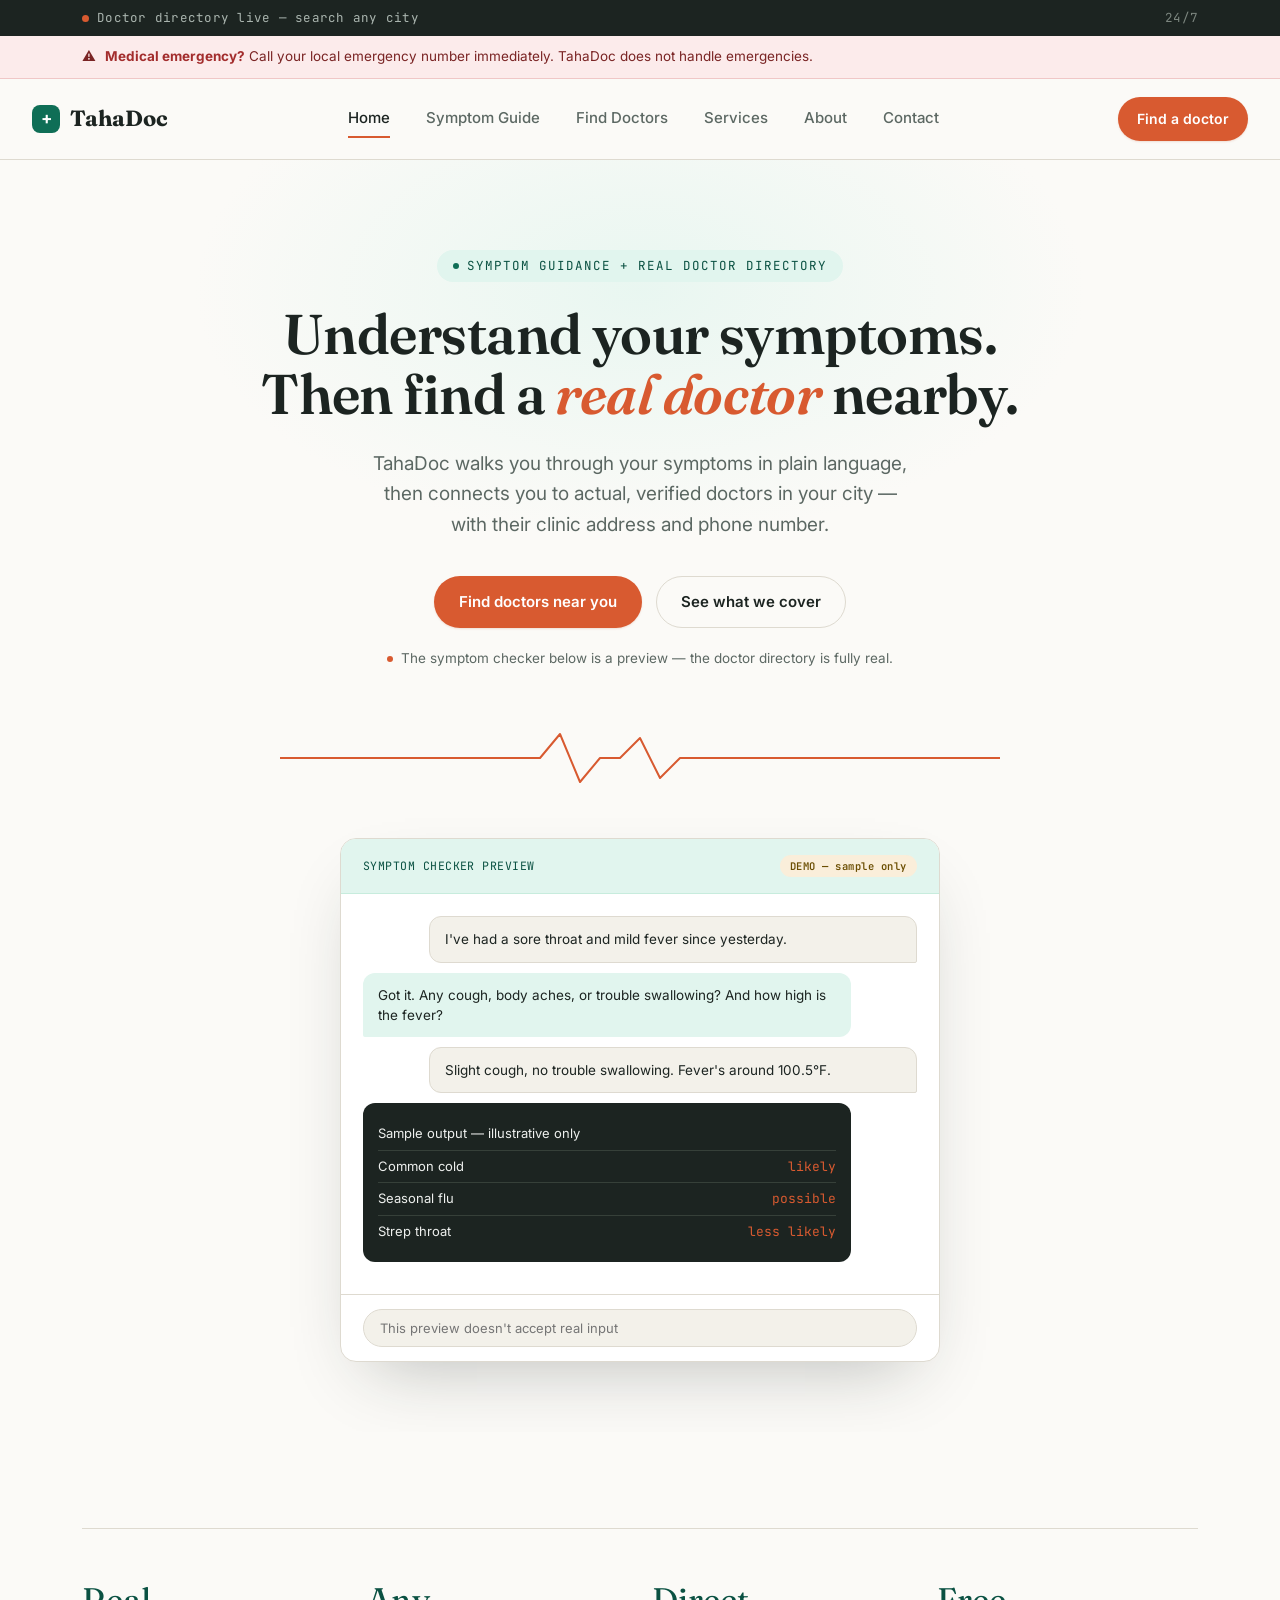
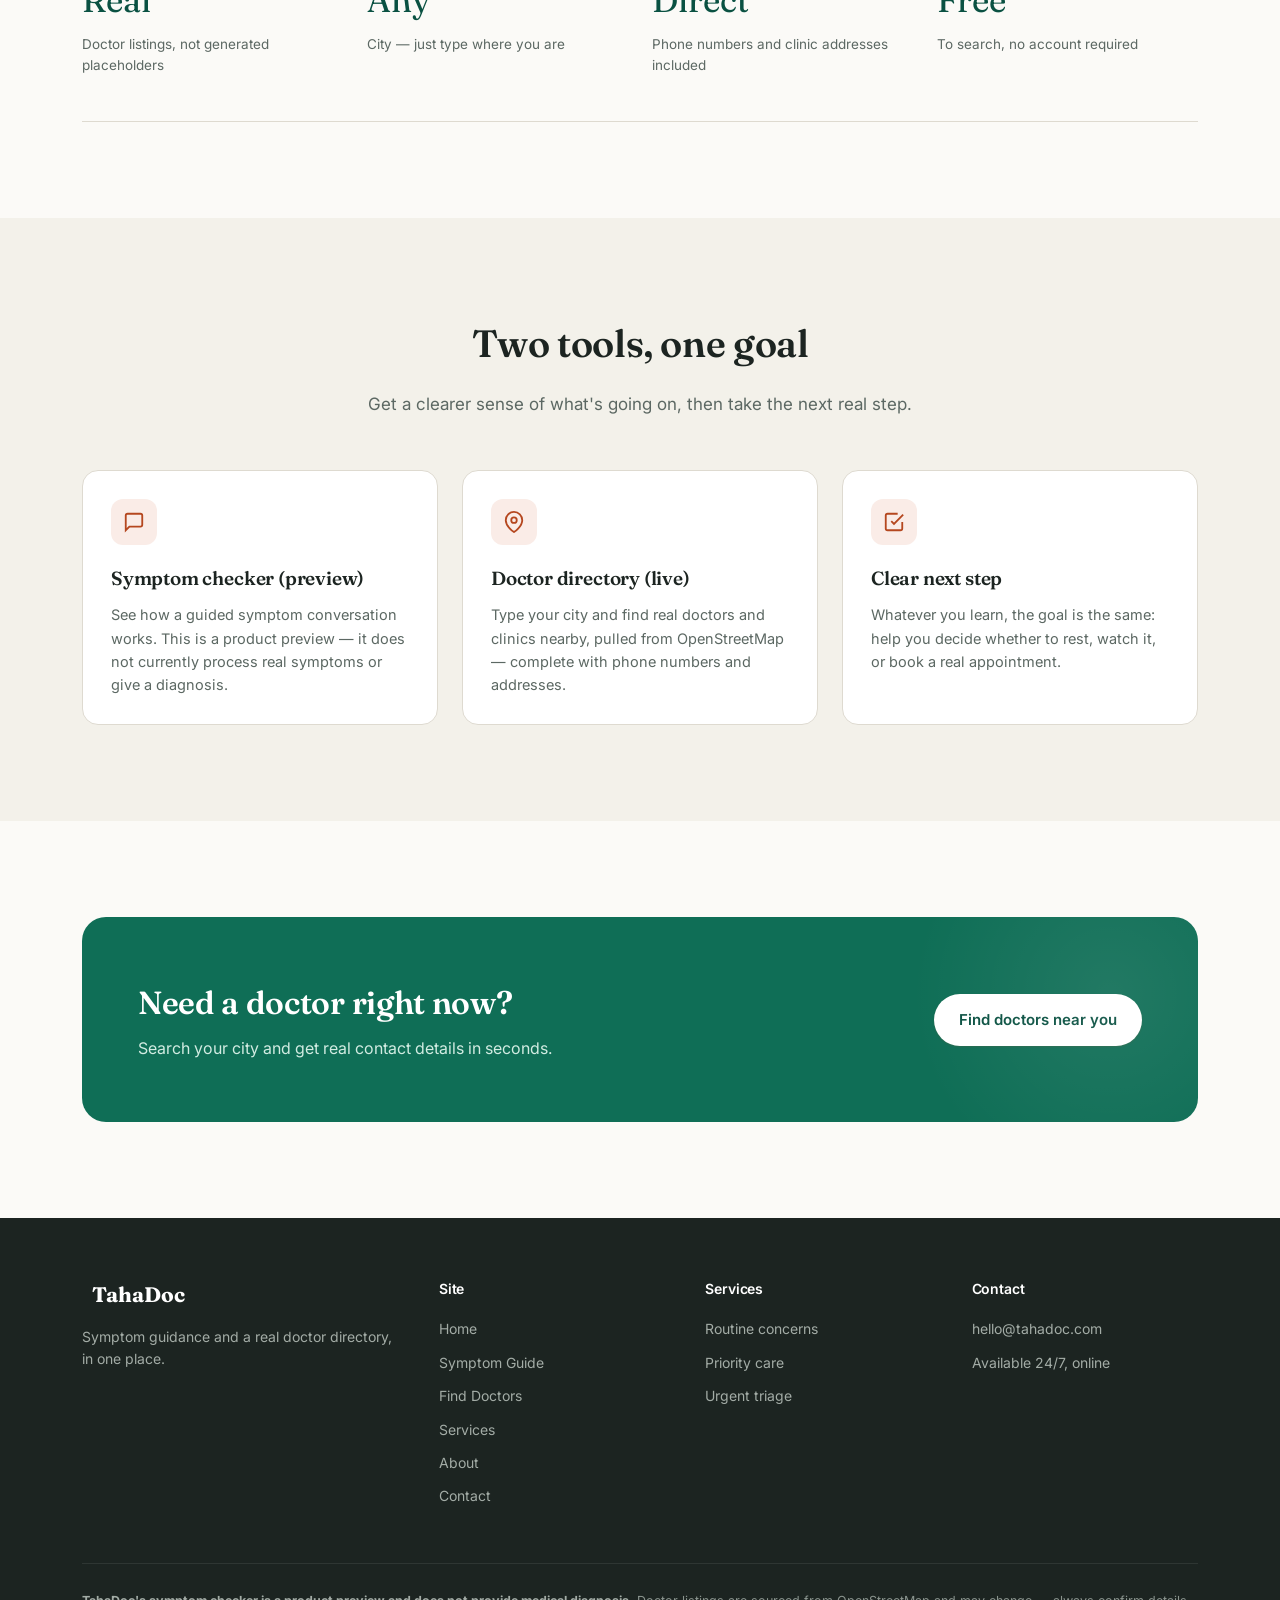
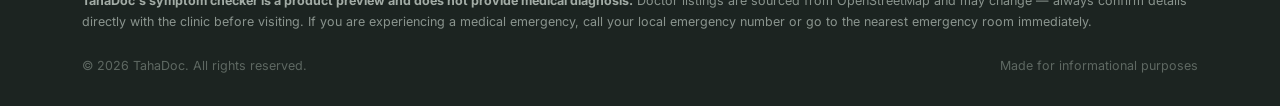
==== commit 91fcac4a: "Add files via upload" ====
--- a/index.html
+++ b/index.html
@@ -3,8 +3,8 @@
 <head>
 <meta charset="UTF-8">
 <meta name="viewport" content="width=device-width, initial-scale=1.0">
-<title>Contact — TahaDoc</title>
-<meta name="description" content="Get in touch with the TahaDoc team.">
+<title>TahaDoc — AI Symptom Guidance & Find Doctors Near You</title>
+<meta name="description" content="TahaDoc helps you understand your symptoms and find real, verified doctors near you with contact details and clinic addresses.">
 <link rel="preconnect" href="https://fonts.googleapis.com">
 <link href="https://fonts.googleapis.com/css2?family=Fraunces:wght@500;600;700&family=Inter:wght@400;500;600;700&family=JetBrains+Mono:wght@400;500&display=swap" rel="stylesheet">
 <link rel="stylesheet" href="style.css">
@@ -29,12 +29,12 @@
   <nav class="nav">
     <a href="index.html" class="logo"><span class="mark"></span>TahaDoc</a>
     <div class="nav-links">
-      <a href="index.html">Home</a>
+      <a href="index.html" class="active">Home</a>
       <a href="symptom-guide.html">Symptom Guide</a>
       <a href="find-doctors.html">Find Doctors</a>
       <a href="services.html">Services</a>
       <a href="about.html">About</a>
-      <a href="contact.html" class="active">Contact</a>
+      <a href="contact.html">Contact</a>
     </div>
     <div class="nav-cta">
       <a href="find-doctors.html" class="btn btn-primary btn-small">Find a doctor</a>
@@ -43,86 +43,97 @@
   </nav>
 </header>
 
-<div class="page-header">
-  <div class="wrap">
-    <span class="eyebrow">Get In Touch</span>
-    <h1>Reach the TahaDoc team.</h1>
-    <p>Questions about a listing, feedback on the symptom checker preview, or anything else — we're glad to hear from you.</p>
-  </div>
-</div>
+<section class="hero">
+  <div class="wrap">
+    <span class="eyebrow">Symptom Guidance + Real Doctor Directory</span>
+    <h1>Understand your symptoms.<br>Then find a <span class="accent">real doctor</span> nearby.</h1>
+    <p class="lead">TahaDoc walks you through your symptoms in plain language, then connects you to actual, verified doctors in your city — with their clinic address and phone number.</p>
+    <div class="hero-actions">
+      <a href="find-doctors.html" class="btn btn-primary">Find doctors near you</a>
+      <a href="services.html" class="btn btn-ghost">See what we cover</a>
+    </div>
+    <div class="hero-note"><span class="icon-dot"></span>The symptom checker below is a preview — the doctor directory is fully real.</div>
+
+    <div class="pulse-divider">
+      <svg viewBox="0 0 720 64" preserveAspectRatio="none" fill="none">
+        <path d="M0 32 H260 L280 8 L300 56 L320 32 L340 32 L360 12 L380 52 L400 32 H720" stroke="#D85A30" stroke-width="2" stroke-linecap="round" stroke-linejoin="round"/>
+      </svg>
+    </div>
+
+    <div class="demo-card">
+      <div class="demo-card-head">
+        <span class="label">SYMPTOM CHECKER PREVIEW</span>
+        <span class="demo-tag">DEMO — sample only</span>
+      </div>
+      <div class="demo-body">
+        <div class="bubble user">I've had a sore throat and mild fever since yesterday.</div>
+        <div class="bubble ai">Got it. Any cough, body aches, or trouble swallowing? And how high is the fever?</div>
+        <div class="bubble user">Slight cough, no trouble swallowing. Fever's around 100.5°F.</div>
+        <div class="bubble result">
+          <div class="row"><span>Sample output — illustrative only</span></div>
+          <div class="row"><span>Common cold</span><span class="pct">likely</span></div>
+          <div class="row"><span>Seasonal flu</span><span class="pct">possible</span></div>
+          <div class="row"><span>Strep throat</span><span class="pct">less likely</span></div>
+        </div>
+      </div>
+      <div class="demo-foot">
+        <input type="text" placeholder="This preview doesn't accept real input" disabled>
+      </div>
+    </div>
+  </div>
+</section>
 
 <section>
   <div class="wrap">
-    <div class="contact-grid">
-      <div>
-        <h2 style="font-size:25px; margin-bottom:26px;">Reach us directly</h2>
-        <div class="info-row">
-          <div class="icon-badge">
-            <svg width="22" height="22" viewBox="0 0 24 24" fill="none" stroke="currentColor" stroke-width="2"><rect x="2" y="4" width="20" height="16" rx="2"/><path d="M22 6l-10 7L2 6"/></svg>
-          </div>
-          <div>
-            <h4>Email</h4>
-            <p>hello@tahadoc.com — general inquiries<br>support@tahadoc.com — technical support</p>
-          </div>
-        </div>
-        <div class="info-row">
-          <div class="icon-badge">
-            <svg width="22" height="22" viewBox="0 0 24 24" fill="none" stroke="currentColor" stroke-width="2"><circle cx="12" cy="12" r="10"/><path d="M12 6v6l4 2"/></svg>
-          </div>
-          <div>
-            <h4>Availability</h4>
-            <p>Doctor directory: searchable 24/7.<br>Support team: 9am–9pm, 7 days a week.</p>
-          </div>
-        </div>
-        <div class="info-row">
-          <div class="icon-badge">
-            <svg width="22" height="22" viewBox="0 0 24 24" fill="none" stroke="currentColor" stroke-width="2"><path d="M21 10c0 7-9 13-9 13s-9-6-9-13a9 9 0 0118 0z"/><circle cx="12" cy="10" r="3"/></svg>
-          </div>
-          <div>
-            <h4>Coverage</h4>
-            <p>Search works for any city — just type where you are on the Find Doctors page.</p>
-          </div>
-        </div>
-        <div class="info-row">
-          <div class="icon-badge">
-            <svg width="22" height="22" viewBox="0 0 24 24" fill="none" stroke="currentColor" stroke-width="2"><rect x="3" y="11" width="18" height="11" rx="2"/><path d="M7 11V7a5 5 0 0110 0v4"/></svg>
-          </div>
-          <div>
-            <h4>Privacy</h4>
-            <p>Everything you share is confidential and used only to respond to you.</p>
-          </div>
-        </div>
-      </div>
-
-      <div class="form-card">
-        <h2 style="font-size:23px; margin-bottom:6px;">Send a message</h2>
-        <p style="color:var(--ink-soft); font-size:14px; margin-bottom:26px;">We'll get back to you within one business day.</p>
-        <form onsubmit="event.preventDefault(); alert('This is a demo form — connect it to your email or backend to go live.');">
-          <div class="form-row">
-            <label for="name">Full name</label>
-            <input type="text" id="name" placeholder="Your name" required>
-          </div>
-          <div class="form-row">
-            <label for="email">Email address</label>
-            <input type="email" id="email" placeholder="you@example.com" required>
-          </div>
-          <div class="form-row">
-            <label for="topic">What's this about?</label>
-            <select id="topic">
-              <option>General question</option>
-              <option>Doctor listing issue</option>
-              <option>Feedback on symptom checker</option>
-              <option>Something else</option>
-            </select>
-          </div>
-          <div class="form-row">
-            <label for="message">Message</label>
-            <textarea id="message" placeholder="How can we help?" required></textarea>
-          </div>
-          <button type="submit" class="btn btn-primary" style="width:100%; justify-content:center;">Send message</button>
-          <p class="form-note">For medical emergencies, contact local emergency services instead of using this form.</p>
-        </form>
-      </div>
+    <div class="trust-strip reveal-stagger">
+      <div class="trust-stat"><div class="num">Real</div><div class="label">Doctor listings, not generated placeholders</div></div>
+      <div class="trust-stat"><div class="num">Any</div><div class="label">City — just type where you are</div></div>
+      <div class="trust-stat"><div class="num">Direct</div><div class="label">Phone numbers and clinic addresses included</div></div>
+      <div class="trust-stat"><div class="num">Free</div><div class="label">To search, no account required</div></div>
+    </div>
+  </div>
+</section>
+
+<section class="section-alt">
+  <div class="wrap">
+    <div class="section-head centered reveal">
+      <h2>Two tools, one goal</h2>
+      <p>Get a clearer sense of what's going on, then take the next real step.</p>
+    </div>
+    <div class="card-grid reveal-stagger">
+      <div class="card">
+        <div class="icon-badge">
+          <svg width="22" height="22" viewBox="0 0 24 24" fill="none" stroke="currentColor" stroke-width="2"><path d="M21 15a2 2 0 01-2 2H7l-4 4V5a2 2 0 012-2h14a2 2 0 012 2z"/></svg>
+        </div>
+        <h3>Symptom checker (preview)</h3>
+        <p>See how a guided symptom conversation works. This is a product preview — it does not currently process real symptoms or give a diagnosis.</p>
+      </div>
+      <div class="card">
+        <div class="icon-badge">
+          <svg width="22" height="22" viewBox="0 0 24 24" fill="none" stroke="currentColor" stroke-width="2"><path d="M21 10c0 7-9 13-9 13s-9-6-9-13a9 9 0 0118 0z"/><circle cx="12" cy="10" r="3"/></svg>
+        </div>
+        <h3>Doctor directory (live)</h3>
+        <p>Type your city and find real doctors and clinics nearby, pulled from OpenStreetMap — complete with phone numbers and addresses.</p>
+      </div>
+      <div class="card">
+        <div class="icon-badge">
+          <svg width="22" height="22" viewBox="0 0 24 24" fill="none" stroke="currentColor" stroke-width="2"><path d="M9 11l3 3L22 4M21 12v7a2 2 0 01-2 2H5a2 2 0 01-2-2V5a2 2 0 012-2h11"/></svg>
+        </div>
+        <h3>Clear next step</h3>
+        <p>Whatever you learn, the goal is the same: help you decide whether to rest, watch it, or book a real appointment.</p>
+      </div>
+    </div>
+  </div>
+</section>
+
+<section>
+  <div class="wrap">
+    <div class="cta-band reveal">
+      <div>
+        <h2>Need a doctor right now?</h2>
+        <p>Search your city and get real contact details in seconds.</p>
+      </div>
+      <a href="find-doctors.html" class="btn btn-primary">Find doctors near you</a>
     </div>
   </div>
 </section>
@@ -178,6 +189,18 @@
   const isOpen = navLinks.classList.toggle('nav-open');
   navToggle.setAttribute('aria-expanded', isOpen ? 'true' : 'false');
 });
+// Scroll-reveal: fade/slide elements in as they enter the viewport.
+const revealObserver = new IntersectionObserver((entries) => {
+  entries.forEach((entry) => {
+    if (entry.isIntersecting) {
+      entry.target.classList.add('is-visible');
+      revealObserver.unobserve(entry.target);
+    }
+  });
+}, { threshold: 0.15, rootMargin: '0px 0px -60px 0px' });
+
+document.querySelectorAll('.reveal, .reveal-stagger').forEach((el) => revealObserver.observe(el));
+
 </script>
 
 </body>
--- a/style.css
+++ b/style.css
@@ -1,8 +1,516 @@
-[build]
-  publish = "."
-  functions = "netlify/functions"
-
-[[redirects]]
-  from = "/api/find-doctors"
-  to = "/.netlify/functions/find-doctors"
-  status = 200
+/* ===========================================================
+   TahaDoc v3 — Design tokens (Deep Teal / Warm Coral)
+   =========================================================== */
+
+:root {
+  --teal: #0F6E56;
+  --teal-dark: #0A5142;
+  --teal-pale: #E1F5EE;
+  --teal-pale-strong: #C7ECDD;
+  --coral: #D85A30;
+  --coral-dark: #B5471F;
+  --coral-pale: #FAECE7;
+  --paper: #FBFAF7;
+  --surface: #F3F1EA;
+  --ink: #1C2421;
+  --ink-soft: #5C6863;
+  --line: #DEDAD0;
+  --amber: #BA7517;
+  --amber-pale: #FAEEDA;
+  --red: #A32D2D;
+  --red-pale: #FCEBEB;
+
+  --font-display: "Fraunces", "Space Grotesk", serif;
+  --font-body: "Inter", -apple-system, sans-serif;
+  --font-mono: "JetBrains Mono", monospace;
+
+  --radius: 16px;
+  --max-width: 1180px;
+}
+
+* { box-sizing: border-box; }
+html { scroll-behavior: smooth; }
+
+body {
+  margin: 0;
+  background: var(--paper);
+  color: var(--ink);
+  font-family: var(--font-body);
+  font-size: 16px;
+  line-height: 1.6;
+  -webkit-font-smoothing: antialiased;
+}
+
+img { max-width: 100%; display: block; }
+a { color: inherit; text-decoration: none; }
+h1, h2, h3, h4 { font-family: var(--font-display); margin: 0; font-weight: 600; letter-spacing: -0.01em; }
+p { margin: 0; }
+
+.wrap { max-width: var(--max-width); margin: 0 auto; padding: 0 32px; }
+
+a:focus-visible, button:focus-visible, input:focus-visible, textarea:focus-visible, select:focus-visible {
+  outline: 2.5px solid var(--teal);
+  outline-offset: 3px;
+  border-radius: 4px;
+}
+
+@media (prefers-reduced-motion: reduce) {
+  * { animation: none !important; transition: none !important; }
+  html { scroll-behavior: auto; }
+  .reveal { opacity: 1 !important; transform: none !important; }
+}
+
+/* ===========================================================
+   Scroll-reveal animation system
+   =========================================================== */
+.reveal {
+  opacity: 0;
+  transform: translateY(22px);
+  transition: opacity 0.7s cubic-bezier(0.22, 1, 0.36, 1), transform 0.7s cubic-bezier(0.22, 1, 0.36, 1);
+}
+.reveal.is-visible {
+  opacity: 1;
+  transform: translateY(0);
+}
+.reveal-stagger > * {
+  opacity: 0;
+  transform: translateY(18px);
+  transition: opacity 0.6s cubic-bezier(0.22, 1, 0.36, 1), transform 0.6s cubic-bezier(0.22, 1, 0.36, 1);
+}
+.reveal-stagger.is-visible > * { opacity: 1; transform: translateY(0); }
+.reveal-stagger.is-visible > *:nth-child(1) { transition-delay: 0s; }
+.reveal-stagger.is-visible > *:nth-child(2) { transition-delay: 0.08s; }
+.reveal-stagger.is-visible > *:nth-child(3) { transition-delay: 0.16s; }
+.reveal-stagger.is-visible > *:nth-child(4) { transition-delay: 0.24s; }
+
+/* ===========================================================
+   Top bars
+   =========================================================== */
+.status-strip {
+  background: var(--ink);
+  color: #aab5af;
+  font-family: var(--font-mono);
+  font-size: 12.5px;
+  letter-spacing: 0.02em;
+  padding: 8px 0;
+}
+.status-strip .wrap { display: flex; align-items: center; gap: 8px; justify-content: space-between; }
+.status-strip .dot {
+  width: 7px; height: 7px; border-radius: 50%;
+  background: var(--coral);
+  display: inline-block;
+  margin-right: 8px;
+  animation: pulse 2.2s infinite;
+}
+@keyframes pulse {
+  0% { box-shadow: 0 0 0 0 rgba(216,90,48,0.5); }
+  70% { box-shadow: 0 0 0 6px rgba(216,90,48,0); }
+  100% { box-shadow: 0 0 0 0 rgba(216,90,48,0); }
+}
+.status-strip .right { color: #7c867f; }
+
+.emergency-banner {
+  background: var(--red-pale);
+  border-bottom: 1px solid #f0c7c7;
+  font-size: 13.5px;
+  color: #7a2424;
+  padding: 10px 0;
+}
+.emergency-banner .wrap { display: flex; align-items: center; gap: 9px; }
+.emergency-banner strong { color: var(--red); }
+
+/* ===========================================================
+   Header / Nav
+   =========================================================== */
+header.site-header {
+  background: var(--paper);
+  border-bottom: 1px solid var(--line);
+  position: sticky;
+  top: 0;
+  z-index: 50;
+}
+.nav { display: flex; align-items: center; justify-content: space-between; padding: 18px 32px; }
+.logo { font-family: var(--font-display); font-weight: 700; font-size: 22px; display: flex; align-items: center; gap: 10px; color: var(--ink); }
+.logo .mark {
+  width: 28px; height: 28px;
+  background: var(--teal);
+  border-radius: 8px;
+  position: relative;
+  flex-shrink: 0;
+  display: flex; align-items: center; justify-content: center;
+}
+.logo .mark::after {
+  content: "+";
+  color: #fff;
+  font-size: 17px;
+  font-weight: 700;
+  font-family: var(--font-body);
+  line-height: 1;
+}
+.nav-links { display: flex; gap: 36px; font-size: 15px; font-weight: 500; }
+.nav-links a { color: var(--ink-soft); padding: 6px 0; border-bottom: 2px solid transparent; transition: color 0.15s, border-color 0.15s; }
+.nav-links a:hover, .nav-links a.active { color: var(--ink); border-bottom-color: var(--coral); }
+.nav-cta { display: flex; align-items: center; gap: 18px; }
+.nav-toggle { display: none; background: none; border: none; cursor: pointer; padding: 6px; }
+.nav-toggle span { display: block; width: 22px; height: 2px; background: var(--ink); margin: 5px 0; border-radius: 1px; }
+
+/* ===========================================================
+   Buttons
+   =========================================================== */
+.btn {
+  display: inline-flex; align-items: center; gap: 8px;
+  font-family: var(--font-body); font-weight: 600; font-size: 15px;
+  padding: 13px 24px; border-radius: 100px; border: 1.5px solid transparent;
+  cursor: pointer; transition: transform 0.18s cubic-bezier(0.34, 1.56, 0.64, 1), box-shadow 0.25s ease, background 0.15s;
+  white-space: nowrap;
+}
+.btn-primary { background: var(--coral); color: #fff; box-shadow: 0 1px 2px rgba(181,71,31,0.15); }
+.btn-primary:hover { background: var(--coral-dark); box-shadow: 0 10px 24px -8px rgba(216,90,48,0.45); transform: translateY(-2px); }
+.btn-ghost { background: transparent; color: var(--ink); border-color: var(--line); }
+.btn-ghost:hover { border-color: var(--ink); transform: translateY(-2px); }
+.btn-small { padding: 10px 18px; font-size: 14px; }
+.btn:active { transform: scale(0.97) translateY(0); }
+.btn:disabled { opacity: 0.5; cursor: not-allowed; }
+.btn:disabled:hover { transform: none; box-shadow: none; }
+
+/* ===========================================================
+   Hero — centered, asymmetric pulse line motif
+   =========================================================== */
+.hero {
+  padding: 90px 0 70px;
+  text-align: center;
+  position: relative;
+  overflow: hidden;
+}
+.hero::before {
+  content: "";
+  position: absolute;
+  top: -120px; left: 50%;
+  transform: translateX(-50%);
+  width: 900px; height: 500px;
+  background: radial-gradient(ellipse at center, var(--teal-pale) 0%, transparent 70%);
+  opacity: 0.7;
+  pointer-events: none;
+  z-index: 0;
+}
+.hero .wrap { position: relative; z-index: 1; }
+.eyebrow {
+  font-family: var(--font-mono); font-size: 12.5px; letter-spacing: 0.08em; text-transform: uppercase;
+  color: var(--teal-dark); display: inline-flex; align-items: center; gap: 8px; margin-bottom: 22px;
+  background: var(--teal-pale); padding: 6px 16px; border-radius: 100px;
+}
+.eyebrow::before { content: ""; width: 6px; height: 6px; background: var(--teal); border-radius: 50%; }
+.hero h1 { font-size: 56px; line-height: 1.08; margin: 0 auto 24px; max-width: 760px; }
+.hero h1 .accent { color: var(--coral); font-style: italic; }
+.hero p.lead { font-size: 19px; color: var(--ink-soft); max-width: 540px; margin: 0 auto 36px; }
+.hero-actions { display: flex; gap: 14px; align-items: center; justify-content: center; margin-bottom: 20px; }
+.hero-note { font-size: 13.5px; color: var(--ink-soft); display: flex; align-items: center; gap: 8px; justify-content: center; }
+.hero-note .icon-dot { width: 6px; height: 6px; border-radius: 50%; background: var(--coral); }
+
+.pulse-divider {
+  margin: 56px auto 0;
+  max-width: 720px;
+  height: 64px;
+}
+.pulse-divider svg { width: 100%; height: 100%; }
+.pulse-divider path {
+  stroke-dasharray: 1000;
+  stroke-dashoffset: 1000;
+  animation: draw-pulse 2.2s cubic-bezier(0.65, 0, 0.35, 1) 0.3s forwards;
+}
+@keyframes draw-pulse {
+  to { stroke-dashoffset: 0; }
+}
+
+/* ---- Symptom checker demo card ---- */
+.demo-card {
+  background: #fff;
+  border: 1px solid var(--line);
+  border-radius: var(--radius);
+  box-shadow: 0 30px 70px -30px rgba(28,36,33,0.3);
+  overflow: hidden;
+  max-width: 600px;
+  margin: 48px auto 0;
+  text-align: left;
+  animation: float-gentle 5s ease-in-out infinite;
+}
+@keyframes float-gentle {
+  0%, 100% { transform: translateY(0); }
+  50% { transform: translateY(-8px); }
+}
+.demo-card-head {
+  display: flex; justify-content: space-between; align-items: center;
+  padding: 16px 22px;
+  background: var(--teal-pale);
+  border-bottom: 1px solid var(--teal-pale-strong);
+}
+.demo-card-head .label {
+  font-family: var(--font-mono); font-size: 11.5px; letter-spacing: 0.04em;
+  color: var(--teal-dark); display: flex; align-items: center; gap: 7px;
+}
+.demo-card-head .demo-tag {
+  font-family: var(--font-mono); font-size: 10.5px; letter-spacing: 0.05em;
+  background: var(--amber-pale); color: #6b4e02; padding: 3px 10px; border-radius: 100px;
+  font-weight: 600;
+}
+.demo-body { padding: 22px; }
+.bubble { font-size: 13.5px; line-height: 1.5; padding: 12px 15px; border-radius: 12px; margin-bottom: 10px; max-width: 88%; }
+.bubble.user { background: var(--surface); color: var(--ink); margin-left: auto; border-radius: 12px 12px 2px 12px; border: 1px solid var(--line); }
+.bubble.ai { background: var(--teal-pale); color: var(--ink); border-radius: 12px 12px 12px 2px; }
+.bubble.result { background: var(--ink); color: #eef0ee; border-radius: 12px; padding: 15px; font-size: 13px; margin-top: 8px; }
+.bubble.result .row { display: flex; justify-content: space-between; padding: 6px 0; border-top: 1px solid #364039; }
+.bubble.result .row:first-child { border-top: none; }
+.bubble.result .pct { color: var(--coral); font-family: var(--font-mono); }
+.demo-foot { padding: 14px 22px; border-top: 1px solid var(--line); display: flex; gap: 8px; }
+.demo-foot input {
+  flex: 1; background: var(--surface); border: 1px solid var(--line); border-radius: 100px;
+  padding: 10px 16px; font-family: var(--font-body); font-size: 13px; color: var(--ink-soft);
+}
+
+/* ===========================================================
+   Section scaffolding
+   =========================================================== */
+section { padding: 96px 0; }
+.section-head { max-width: 620px; margin-bottom: 52px; }
+.section-head.centered { margin-left: auto; margin-right: auto; text-align: center; }
+.section-head h2 { font-size: 38px; margin-bottom: 16px; }
+.section-head p { color: var(--ink-soft); font-size: 17px; }
+.section-alt { background: var(--surface); }
+
+/* ===========================================================
+   Triage board
+   =========================================================== */
+.triage-board { display: grid; grid-template-columns: repeat(3, 1fr); gap: 24px; }
+.triage-group {
+  background: #fff; border: 1px solid var(--line); border-radius: var(--radius); padding: 28px;
+  transition: transform 0.25s cubic-bezier(0.22, 1, 0.36, 1), box-shadow 0.25s ease, border-color 0.25s ease;
+}
+.triage-group:hover {
+  transform: translateY(-4px);
+  box-shadow: 0 20px 40px -24px rgba(28,36,33,0.25);
+  border-color: transparent;
+}
+.triage-group .tag {
+  font-family: var(--font-mono); font-size: 11px; letter-spacing: 0.06em; text-transform: uppercase;
+  padding: 5px 12px; border-radius: 100px; display: inline-block; margin-bottom: 18px; font-weight: 600;
+}
+.tag-routine { background: var(--teal-pale); color: var(--teal-dark); }
+.tag-priority { background: var(--amber-pale); color: #6b4e02; }
+.tag-urgent { background: var(--red-pale); color: var(--red); }
+.triage-group h3 { font-size: 20px; margin-bottom: 8px; font-family: var(--font-display); }
+.triage-group > p { color: var(--ink-soft); font-size: 14.5px; margin-bottom: 18px; }
+.triage-group ul { margin: 0; padding: 0; list-style: none; }
+.triage-group li { font-size: 14.5px; padding: 10px 0; border-top: 1px solid var(--line); color: var(--ink); display: flex; align-items: baseline; gap: 8px; }
+.triage-group li:first-child { border-top: none; }
+.triage-group li::before { content: ""; width: 5px; height: 5px; border-radius: 50%; background: var(--coral); flex-shrink: 0; margin-top: 6px; }
+
+/* ===========================================================
+   Process — zigzag timeline instead of plain row
+   =========================================================== */
+.process { display: flex; flex-direction: column; gap: 0; }
+.process-step {
+  display: grid;
+  grid-template-columns: 64px 1fr;
+  gap: 24px;
+  position: relative;
+  padding-bottom: 44px;
+}
+.process-step:last-child { padding-bottom: 0; }
+.process-step::before {
+  content: "";
+  position: absolute;
+  left: 31px; top: 64px; bottom: 0;
+  width: 1px;
+  background: var(--line);
+}
+.process-step:last-child::before { display: none; }
+.process-step .num {
+  font-family: var(--font-mono); font-size: 14px; color: #fff; background: var(--teal);
+  width: 64px; height: 64px; border-radius: 50%; display: flex; align-items: center; justify-content: center;
+  position: relative; z-index: 2; flex-shrink: 0;
+}
+.process-step .step-content { padding-top: 10px; }
+.process-step h4 { font-size: 19px; margin-bottom: 8px; font-family: var(--font-display); }
+.process-step p { color: var(--ink-soft); font-size: 15px; max-width: 460px; }
+
+/* ===========================================================
+   Trust strip
+   =========================================================== */
+.trust-strip { display: grid; grid-template-columns: repeat(4, 1fr); gap: 24px; border-top: 1px solid var(--line); border-bottom: 1px solid var(--line); padding: 44px 0; }
+.trust-stat .num { font-family: var(--font-display); font-size: 34px; color: var(--teal-dark); margin-bottom: 6px; }
+.trust-stat .label { font-size: 13.5px; color: var(--ink-soft); }
+
+/* ===========================================================
+   Cards
+   =========================================================== */
+.card-grid { display: grid; grid-template-columns: repeat(3, 1fr); gap: 24px; }
+.card {
+  background: #fff; border: 1px solid var(--line); border-radius: var(--radius); padding: 28px;
+  transition: transform 0.25s cubic-bezier(0.22, 1, 0.36, 1), box-shadow 0.25s ease;
+}
+.card:hover {
+  transform: translateY(-4px);
+  box-shadow: 0 20px 40px -24px rgba(28,36,33,0.25);
+}
+.card h3 { font-size: 19px; margin-bottom: 10px; font-family: var(--font-display); }
+.card p { color: var(--ink-soft); font-size: 14.5px; }
+.icon-badge {
+  width: 46px; height: 46px; border-radius: 12px; background: var(--coral-pale); color: var(--coral-dark);
+  display: flex; align-items: center; justify-content: center; margin-bottom: 18px;
+  transition: transform 0.3s cubic-bezier(0.34, 1.56, 0.64, 1), background 0.25s ease;
+}
+.card:hover .icon-badge { transform: scale(1.08) rotate(-4deg); background: var(--coral); color: #fff; }
+
+/* ===========================================================
+   CTA band
+   =========================================================== */
+.cta-band {
+  background: var(--teal); border-radius: 24px; padding: 60px 56px;
+  display: flex; justify-content: space-between; align-items: center; gap: 30px; color: #fff;
+  position: relative;
+  overflow: hidden;
+}
+.cta-band::after {
+  content: "";
+  position: absolute;
+  top: -60%; right: -10%;
+  width: 400px; height: 400px;
+  background: radial-gradient(circle, rgba(255,255,255,0.08), transparent 70%);
+  pointer-events: none;
+}
+.cta-band h2 { font-size: 32px; margin-bottom: 8px; color: #fff; }
+.cta-band p { color: #d2ece2; font-size: 16px; }
+.cta-band .btn-primary { background: #fff; color: var(--teal-dark); }
+.cta-band .btn-primary:hover { background: var(--coral-pale); box-shadow: 0 10px 24px -8px rgba(0,0,0,0.25); }
+
+/* ===========================================================
+   Footer
+   =========================================================== */
+footer { background: var(--ink); color: #a3aca6; padding: 60px 0 30px; font-size: 14px; }
+.footer-grid { display: grid; grid-template-columns: 1.4fr 1fr 1fr 1fr; gap: 40px; margin-bottom: 44px; }
+.footer-grid h4 { color: #fff; font-size: 14px; margin-bottom: 18px; font-family: var(--font-body); font-weight: 600; }
+.footer-grid ul { list-style: none; margin: 0; padding: 0; }
+.footer-grid li { margin-bottom: 11px; }
+.footer-grid a:hover { color: #fff; }
+.footer-logo { font-family: var(--font-display); font-weight: 700; font-size: 21px; color: #fff; display: flex; align-items: center; gap: 10px; margin-bottom: 14px; }
+.footer-disclaimer { border-top: 1px solid #2e3633; padding-top: 26px; font-size: 12.5px; line-height: 1.7; color: #8a948e; }
+.footer-disclaimer strong { color: #a3aca6; }
+.footer-bottom { margin-top: 24px; display: flex; justify-content: space-between; font-size: 12.5px; color: #5e6862; }
+
+/* ===========================================================
+   Page header
+   =========================================================== */
+.page-header { padding: 60px 0 54px; border-bottom: 1px solid var(--line); text-align: center; }
+.page-header .eyebrow { margin: 0 auto 16px; }
+.page-header h1 { font-size: 44px; margin-bottom: 16px; }
+.page-header p { color: var(--ink-soft); font-size: 17.5px; max-width: 580px; margin: 0 auto; }
+
+/* ===========================================================
+   Doctor finder
+   =========================================================== */
+.finder-panel {
+  background: #fff; border: 1px solid var(--line); border-radius: var(--radius);
+  padding: 26px; display: flex; gap: 14px; align-items: flex-end; flex-wrap: wrap;
+}
+.finder-field { flex: 1; min-width: 200px; }
+.finder-field label { display: block; font-size: 13px; font-weight: 600; margin-bottom: 8px; }
+.finder-field input, .finder-field select {
+  width: 100%; padding: 12px 16px; border-radius: 10px; border: 1.5px solid var(--line);
+  background: var(--surface); font-family: var(--font-body); font-size: 14.5px; color: var(--ink);
+}
+
+.results-list { margin-top: 30px; display: grid; gap: 16px; }
+.doctor-card {
+  background: #fff; border: 1px solid var(--line); border-radius: var(--radius);
+  padding: 22px 24px; display: flex; justify-content: space-between; gap: 20px; align-items: flex-start;
+  transition: transform 0.25s cubic-bezier(0.22, 1, 0.36, 1), box-shadow 0.25s ease;
+}
+.doctor-card:hover {
+  transform: translateY(-3px);
+  box-shadow: 0 18px 36px -22px rgba(28,36,33,0.25);
+}
+.doctor-card .info h4 { font-size: 17px; margin-bottom: 4px; font-family: var(--font-display); }
+.doctor-card .specialty { font-size: 13px; color: var(--teal-dark); font-weight: 600; margin-bottom: 10px; }
+.doctor-card .meta-row { font-size: 13.5px; color: var(--ink-soft); display: flex; gap: 6px; align-items: baseline; margin-bottom: 4px; }
+.doctor-card .actions { display: flex; flex-direction: column; gap: 8px; align-items: flex-end; flex-shrink: 0; }
+.doctor-card .rating { font-family: var(--font-mono); font-size: 13px; color: var(--amber); white-space: nowrap; }
+.finder-status { padding: 18px 0; color: var(--ink-soft); font-size: 14.5px; }
+.finder-status.error { color: var(--red); }
+
+/* ===========================================================
+   About page extras
+   =========================================================== */
+.value-grid { display: grid; grid-template-columns: repeat(2, 1fr); gap: 24px; }
+.value-card {
+  display: flex; gap: 18px; padding: 24px; border: 1px solid var(--line); border-radius: var(--radius); background: #fff;
+  transition: transform 0.25s cubic-bezier(0.22, 1, 0.36, 1), box-shadow 0.25s ease;
+}
+.value-card:hover {
+  transform: translateY(-3px);
+  box-shadow: 0 18px 36px -22px rgba(28,36,33,0.22);
+}
+.value-card h4 { font-size: 17px; margin-bottom: 8px; font-family: var(--font-display); }
+.value-card p { font-size: 14.5px; color: var(--ink-soft); }
+
+.limits-list { display: grid; gap: 14px; }
+.limits-list .item { display: flex; gap: 14px; align-items: flex-start; padding: 18px 20px; background: var(--red-pale); border-radius: 12px; font-size: 14.5px; }
+.limits-list .item strong { color: var(--red); }
+
+/* ===========================================================
+   Contact page
+   =========================================================== */
+.contact-grid { display: grid; grid-template-columns: 1fr 1fr; gap: 56px; }
+.info-row { display: flex; gap: 18px; padding: 22px 0; border-top: 1px solid var(--line); }
+.info-row:first-child { border-top: none; padding-top: 0; }
+.info-row .icon-badge { flex-shrink: 0; margin-bottom: 0; }
+.info-row h4 { font-size: 16px; margin-bottom: 4px; font-family: var(--font-display); }
+.info-row p { font-size: 14.5px; color: var(--ink-soft); }
+
+.form-card { background: #fff; border: 1px solid var(--line); border-radius: var(--radius); padding: 34px; }
+.form-row { margin-bottom: 20px; }
+.form-row label { display: block; font-size: 13.5px; font-weight: 600; margin-bottom: 8px; }
+.form-row input, .form-row select, .form-row textarea {
+  width: 100%; padding: 12px 16px; border-radius: 10px; border: 1.5px solid var(--line);
+  background: var(--surface); font-family: var(--font-body); font-size: 14.5px; color: var(--ink);
+}
+.form-row textarea { resize: vertical; min-height: 90px; }
+.form-note { font-size: 12.5px; color: var(--ink-soft); margin-top: 18px; }
+
+/* ===========================================================
+   Responsive
+   =========================================================== */
+@media (max-width: 980px) {
+  .triage-board { grid-template-columns: 1fr 1fr; }
+  .card-grid { grid-template-columns: 1fr 1fr; }
+  .footer-grid { grid-template-columns: 1fr 1fr; gap: 32px; }
+  .contact-grid { grid-template-columns: 1fr; }
+  .value-grid { grid-template-columns: 1fr; }
+  .trust-strip { grid-template-columns: 1fr 1fr; gap: 32px 24px; }
+  .doctor-card { flex-direction: column; }
+  .doctor-card .actions { flex-direction: row; align-items: center; width: 100%; justify-content: space-between; }
+  .hero h1 { font-size: 44px; }
+}
+
+@media (max-width: 680px) {
+  .nav-links { display: none; }
+  .nav-links.nav-open {
+    display: flex; flex-direction: column; position: absolute; top: 68px; left: 0; right: 0;
+    background: var(--paper); padding: 18px 32px; border-bottom: 1px solid var(--line); gap: 16px;
+  }
+  .nav-toggle { display: block; }
+  .hero { padding: 52px 0 50px; }
+  .hero h1 { font-size: 32px; }
+  .hero p.lead { max-width: none; }
+  section { padding: 60px 0; }
+  .triage-board { grid-template-columns: 1fr; }
+  .process-step { grid-template-columns: 48px 1fr; gap: 16px; }
+  .process-step .num { width: 48px; height: 48px; font-size: 12px; }
+  .process-step::before { left: 23px; }
+  .card-grid { grid-template-columns: 1fr; }
+  .footer-grid { grid-template-columns: 1fr; gap: 30px; }
+  .cta-band { flex-direction: column; text-align: center; padding: 44px 28px; }
+  .footer-bottom { flex-direction: column; gap: 8px; text-align: center; }
+  .section-head h2 { font-size: 28px; }
+  .finder-panel { flex-direction: column; align-items: stretch; }
+  .demo-card { margin-top: 36px; }
+}
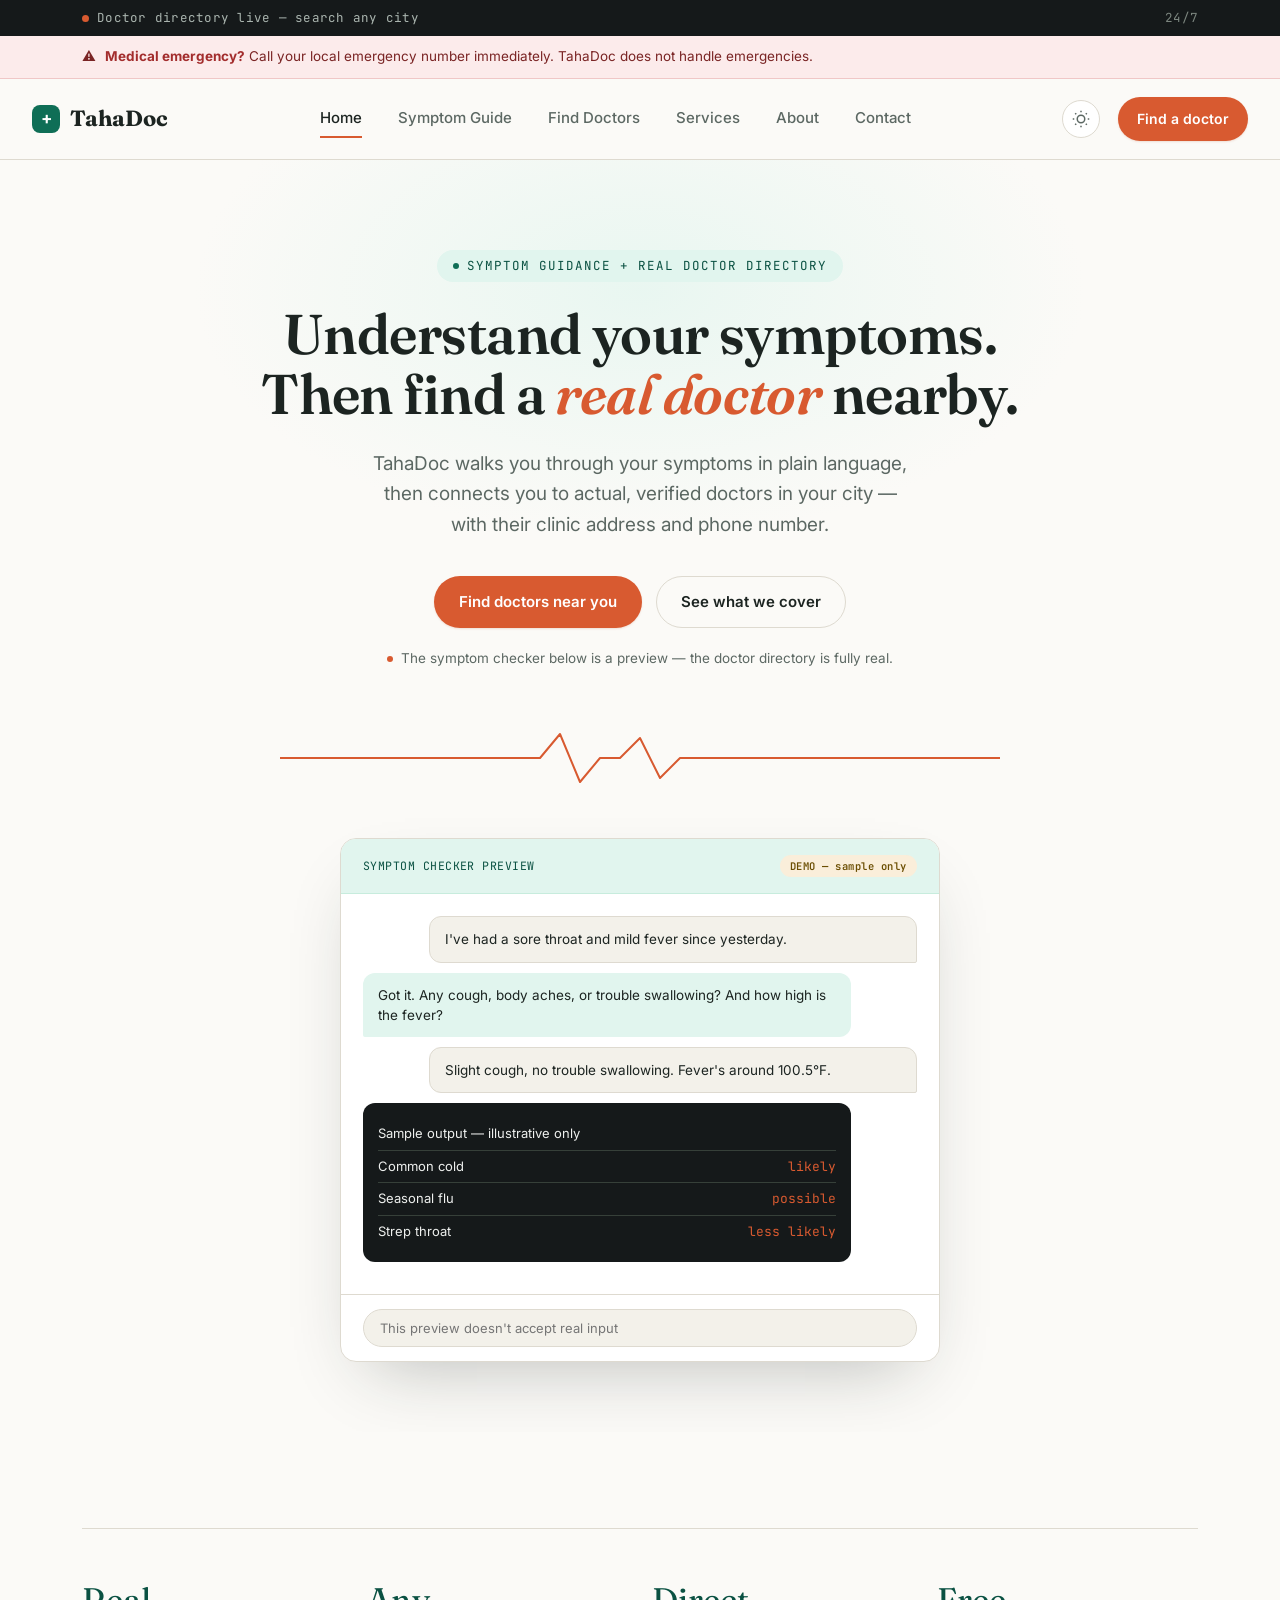
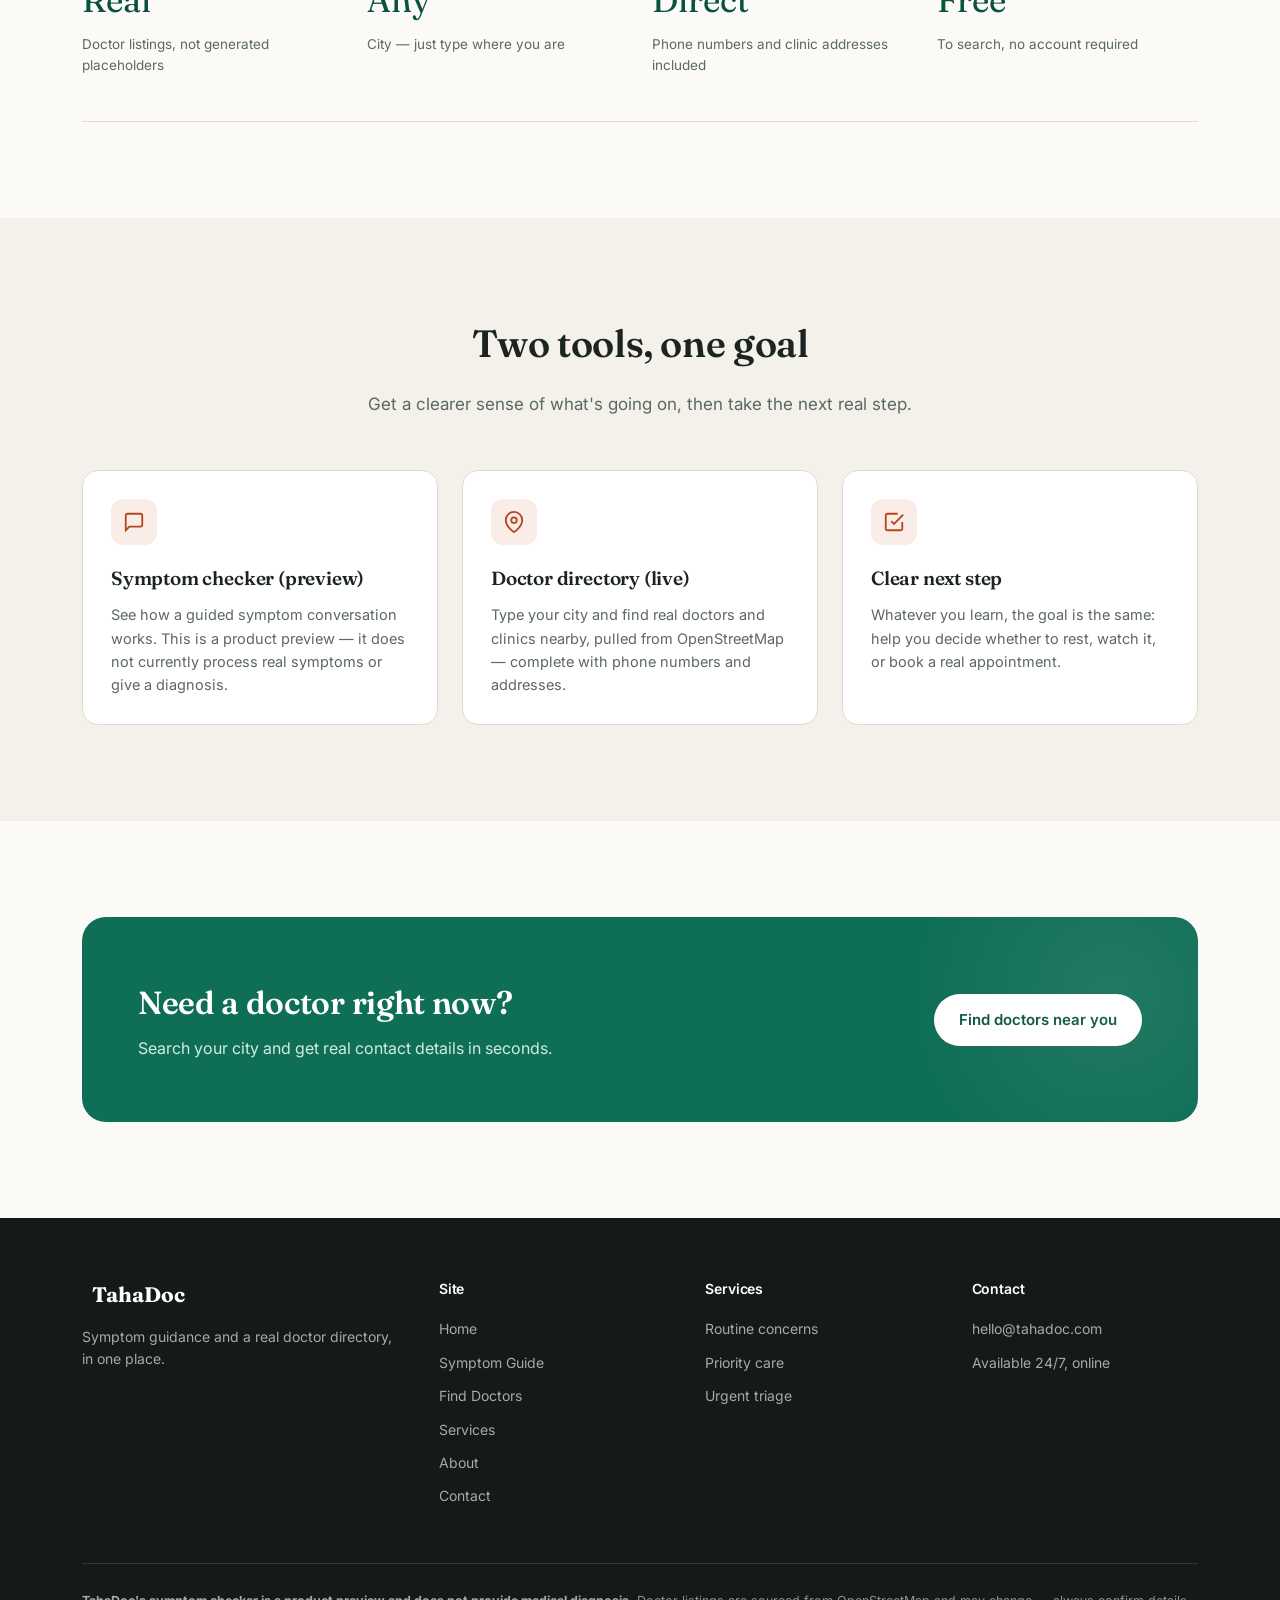
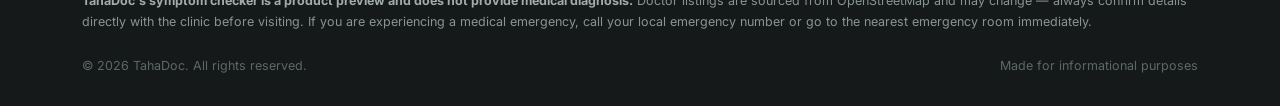
==== commit 9bcc6acf: "Add files via upload" ====
--- a/index.html
+++ b/index.html
@@ -2,6 +2,17 @@
 <html lang="en">
 <head>
 <meta charset="UTF-8">
+<script>
+  // Apply saved/system theme immediately, before page renders, to avoid a flash of the wrong theme.
+  (function() {
+    const saved = localStorage.getItem('tahadoc-theme');
+    const systemPrefersDark = window.matchMedia('(prefers-color-scheme: dark)').matches;
+    if (saved === 'dark' || (!saved && systemPrefersDark)) {
+      document.documentElement.setAttribute('data-theme', 'dark');
+    }
+  })();
+</script>
+
 <meta name="viewport" content="width=device-width, initial-scale=1.0">
 <title>TahaDoc — AI Symptom Guidance & Find Doctors Near You</title>
 <meta name="description" content="TahaDoc helps you understand your symptoms and find real, verified doctors near you with contact details and clinic addresses.">
@@ -37,6 +48,10 @@
       <a href="contact.html">Contact</a>
     </div>
     <div class="nav-cta">
+      <button class="theme-toggle" id="themeToggle" aria-label="Toggle dark mode">
+        <svg class="icon-sun" width="18" height="18" viewBox="0 0 24 24" fill="none" stroke="currentColor" stroke-width="2"><circle cx="12" cy="12" r="5"/><path d="M12 1v2M12 21v2M4.22 4.22l1.42 1.42M18.36 18.36l1.42 1.42M1 12h2M21 12h2M4.22 19.78l1.42-1.42M18.36 5.64l1.42-1.42"/></svg>
+        <svg class="icon-moon" width="18" height="18" viewBox="0 0 24 24" fill="none" stroke="currentColor" stroke-width="2"><path d="M21 12.79A9 9 0 1111.21 3 7 7 0 0021 12.79z"/></svg>
+      </button>
       <a href="find-doctors.html" class="btn btn-primary btn-small">Find a doctor</a>
       <button class="nav-toggle" aria-label="Open menu" aria-expanded="false"><span></span><span></span><span></span></button>
     </div>
@@ -189,6 +204,20 @@
   const isOpen = navLinks.classList.toggle('nav-open');
   navToggle.setAttribute('aria-expanded', isOpen ? 'true' : 'false');
 });
+// Theme toggle button — the initial theme was already applied in <head>
+// to avoid a flash; this just handles the click to switch and save it.
+const themeToggle = document.getElementById('themeToggle');
+themeToggle?.addEventListener('click', () => {
+  const isDark = document.documentElement.getAttribute('data-theme') === 'dark';
+  if (isDark) {
+    document.documentElement.removeAttribute('data-theme');
+    localStorage.setItem('tahadoc-theme', 'light');
+  } else {
+    document.documentElement.setAttribute('data-theme', 'dark');
+    localStorage.setItem('tahadoc-theme', 'dark');
+  }
+});
+
 // Scroll-reveal: fade/slide elements in as they enter the viewport.
 const revealObserver = new IntersectionObserver((entries) => {
   entries.forEach((entry) => {
--- a/style.css
+++ b/style.css
@@ -12,6 +12,7 @@
   --coral-pale: #FAECE7;
   --paper: #FBFAF7;
   --surface: #F3F1EA;
+  --card-bg: #FFFFFF;
   --ink: #1C2421;
   --ink-soft: #5C6863;
   --line: #DEDAD0;
@@ -19,6 +20,7 @@
   --amber-pale: #FAEEDA;
   --red: #A32D2D;
   --red-pale: #FCEBEB;
+  --shadow-color: 28,36,33;
 
   --font-display: "Fraunces", "Space Grotesk", serif;
   --font-body: "Inter", -apple-system, sans-serif;
@@ -26,6 +28,32 @@
 
   --radius: 16px;
   --max-width: 1180px;
+
+  color-scheme: light;
+  transition: background-color 0.3s ease, color 0.3s ease;
+}
+
+[data-theme="dark"] {
+  --teal: #3FAE8F;
+  --teal-dark: #6FCBB0;
+  --teal-pale: #16302A;
+  --teal-pale-strong: #1C3D34;
+  --coral: #F08259;
+  --coral-dark: #FFA47C;
+  --coral-pale: #3A2620;
+  --paper: #15191A;
+  --surface: #1D2222;
+  --card-bg: #202625;
+  --ink: #EDEFEC;
+  --ink-soft: #A3ACA6;
+  --line: #313936;
+  --amber: #E0A847;
+  --amber-pale: #382C16;
+  --red: #E08080;
+  --red-pale: #3A1F1F;
+  --shadow-color: 0,0,0;
+
+  color-scheme: dark;
 }
 
 * { box-sizing: border-box; }
@@ -39,6 +67,7 @@
   font-size: 16px;
   line-height: 1.6;
   -webkit-font-smoothing: antialiased;
+  transition: background-color 0.35s ease, color 0.35s ease;
 }
 
 img { max-width: 100%; display: block; }
@@ -87,7 +116,7 @@
    Top bars
    =========================================================== */
 .status-strip {
-  background: var(--ink);
+  background: #15191A;
   color: #aab5af;
   font-family: var(--font-mono);
   font-size: 12.5px;
@@ -153,6 +182,25 @@
 .nav-cta { display: flex; align-items: center; gap: 18px; }
 .nav-toggle { display: none; background: none; border: none; cursor: pointer; padding: 6px; }
 .nav-toggle span { display: block; width: 22px; height: 2px; background: var(--ink); margin: 5px 0; border-radius: 1px; }
+
+/* ===========================================================
+   Theme toggle
+   =========================================================== */
+.theme-toggle {
+  display: flex; align-items: center; justify-content: center;
+  width: 38px; height: 38px;
+  border-radius: 50%;
+  border: 1.5px solid var(--line);
+  background: var(--card-bg);
+  color: var(--ink-soft);
+  cursor: pointer;
+  transition: border-color 0.2s ease, color 0.2s ease, transform 0.2s ease;
+  flex-shrink: 0;
+}
+.theme-toggle:hover { border-color: var(--teal); color: var(--teal); transform: rotate(-12deg); }
+.theme-toggle .icon-moon { display: none; }
+[data-theme="dark"] .theme-toggle .icon-sun { display: none; }
+[data-theme="dark"] .theme-toggle .icon-moon { display: block; }
 
 /* ===========================================================
    Buttons
@@ -224,7 +272,7 @@
 
 /* ---- Symptom checker demo card ---- */
 .demo-card {
-  background: #fff;
+  background: var(--card-bg);
   border: 1px solid var(--line);
   border-radius: var(--radius);
   box-shadow: 0 30px 70px -30px rgba(28,36,33,0.3);
@@ -257,7 +305,7 @@
 .bubble { font-size: 13.5px; line-height: 1.5; padding: 12px 15px; border-radius: 12px; margin-bottom: 10px; max-width: 88%; }
 .bubble.user { background: var(--surface); color: var(--ink); margin-left: auto; border-radius: 12px 12px 2px 12px; border: 1px solid var(--line); }
 .bubble.ai { background: var(--teal-pale); color: var(--ink); border-radius: 12px 12px 12px 2px; }
-.bubble.result { background: var(--ink); color: #eef0ee; border-radius: 12px; padding: 15px; font-size: 13px; margin-top: 8px; }
+.bubble.result { background: #15191A; color: #eef0ee; border-radius: 12px; padding: 15px; font-size: 13px; margin-top: 8px; }
 .bubble.result .row { display: flex; justify-content: space-between; padding: 6px 0; border-top: 1px solid #364039; }
 .bubble.result .row:first-child { border-top: none; }
 .bubble.result .pct { color: var(--coral); font-family: var(--font-mono); }
@@ -282,7 +330,7 @@
    =========================================================== */
 .triage-board { display: grid; grid-template-columns: repeat(3, 1fr); gap: 24px; }
 .triage-group {
-  background: #fff; border: 1px solid var(--line); border-radius: var(--radius); padding: 28px;
+  background: var(--card-bg); border: 1px solid var(--line); border-radius: var(--radius); padding: 28px;
   transition: transform 0.25s cubic-bezier(0.22, 1, 0.36, 1), box-shadow 0.25s ease, border-color 0.25s ease;
 }
 .triage-group:hover {
@@ -345,7 +393,7 @@
    =========================================================== */
 .card-grid { display: grid; grid-template-columns: repeat(3, 1fr); gap: 24px; }
 .card {
-  background: #fff; border: 1px solid var(--line); border-radius: var(--radius); padding: 28px;
+  background: var(--card-bg); border: 1px solid var(--line); border-radius: var(--radius); padding: 28px;
   transition: transform 0.25s cubic-bezier(0.22, 1, 0.36, 1), box-shadow 0.25s ease;
 }
 .card:hover {
@@ -386,7 +434,7 @@
 /* ===========================================================
    Footer
    =========================================================== */
-footer { background: var(--ink); color: #a3aca6; padding: 60px 0 30px; font-size: 14px; }
+footer { background: #15191A; color: #a3aca6; padding: 60px 0 30px; font-size: 14px; }
 .footer-grid { display: grid; grid-template-columns: 1.4fr 1fr 1fr 1fr; gap: 40px; margin-bottom: 44px; }
 .footer-grid h4 { color: #fff; font-size: 14px; margin-bottom: 18px; font-family: var(--font-body); font-weight: 600; }
 .footer-grid ul { list-style: none; margin: 0; padding: 0; }
@@ -409,7 +457,7 @@
    Doctor finder
    =========================================================== */
 .finder-panel {
-  background: #fff; border: 1px solid var(--line); border-radius: var(--radius);
+  background: var(--card-bg); border: 1px solid var(--line); border-radius: var(--radius);
   padding: 26px; display: flex; gap: 14px; align-items: flex-end; flex-wrap: wrap;
 }
 .finder-field { flex: 1; min-width: 200px; }
@@ -421,7 +469,7 @@
 
 .results-list { margin-top: 30px; display: grid; gap: 16px; }
 .doctor-card {
-  background: #fff; border: 1px solid var(--line); border-radius: var(--radius);
+  background: var(--card-bg); border: 1px solid var(--line); border-radius: var(--radius);
   padding: 22px 24px; display: flex; justify-content: space-between; gap: 20px; align-items: flex-start;
   transition: transform 0.25s cubic-bezier(0.22, 1, 0.36, 1), box-shadow 0.25s ease;
 }
@@ -442,7 +490,7 @@
    =========================================================== */
 .value-grid { display: grid; grid-template-columns: repeat(2, 1fr); gap: 24px; }
 .value-card {
-  display: flex; gap: 18px; padding: 24px; border: 1px solid var(--line); border-radius: var(--radius); background: #fff;
+  display: flex; gap: 18px; padding: 24px; border: 1px solid var(--line); border-radius: var(--radius); background: var(--card-bg);
   transition: transform 0.25s cubic-bezier(0.22, 1, 0.36, 1), box-shadow 0.25s ease;
 }
 .value-card:hover {
@@ -466,7 +514,7 @@
 .info-row h4 { font-size: 16px; margin-bottom: 4px; font-family: var(--font-display); }
 .info-row p { font-size: 14.5px; color: var(--ink-soft); }
 
-.form-card { background: #fff; border: 1px solid var(--line); border-radius: var(--radius); padding: 34px; }
+.form-card { background: var(--card-bg); border: 1px solid var(--line); border-radius: var(--radius); padding: 34px; }
 .form-row { margin-bottom: 20px; }
 .form-row label { display: block; font-size: 13.5px; font-weight: 600; margin-bottom: 8px; }
 .form-row input, .form-row select, .form-row textarea {
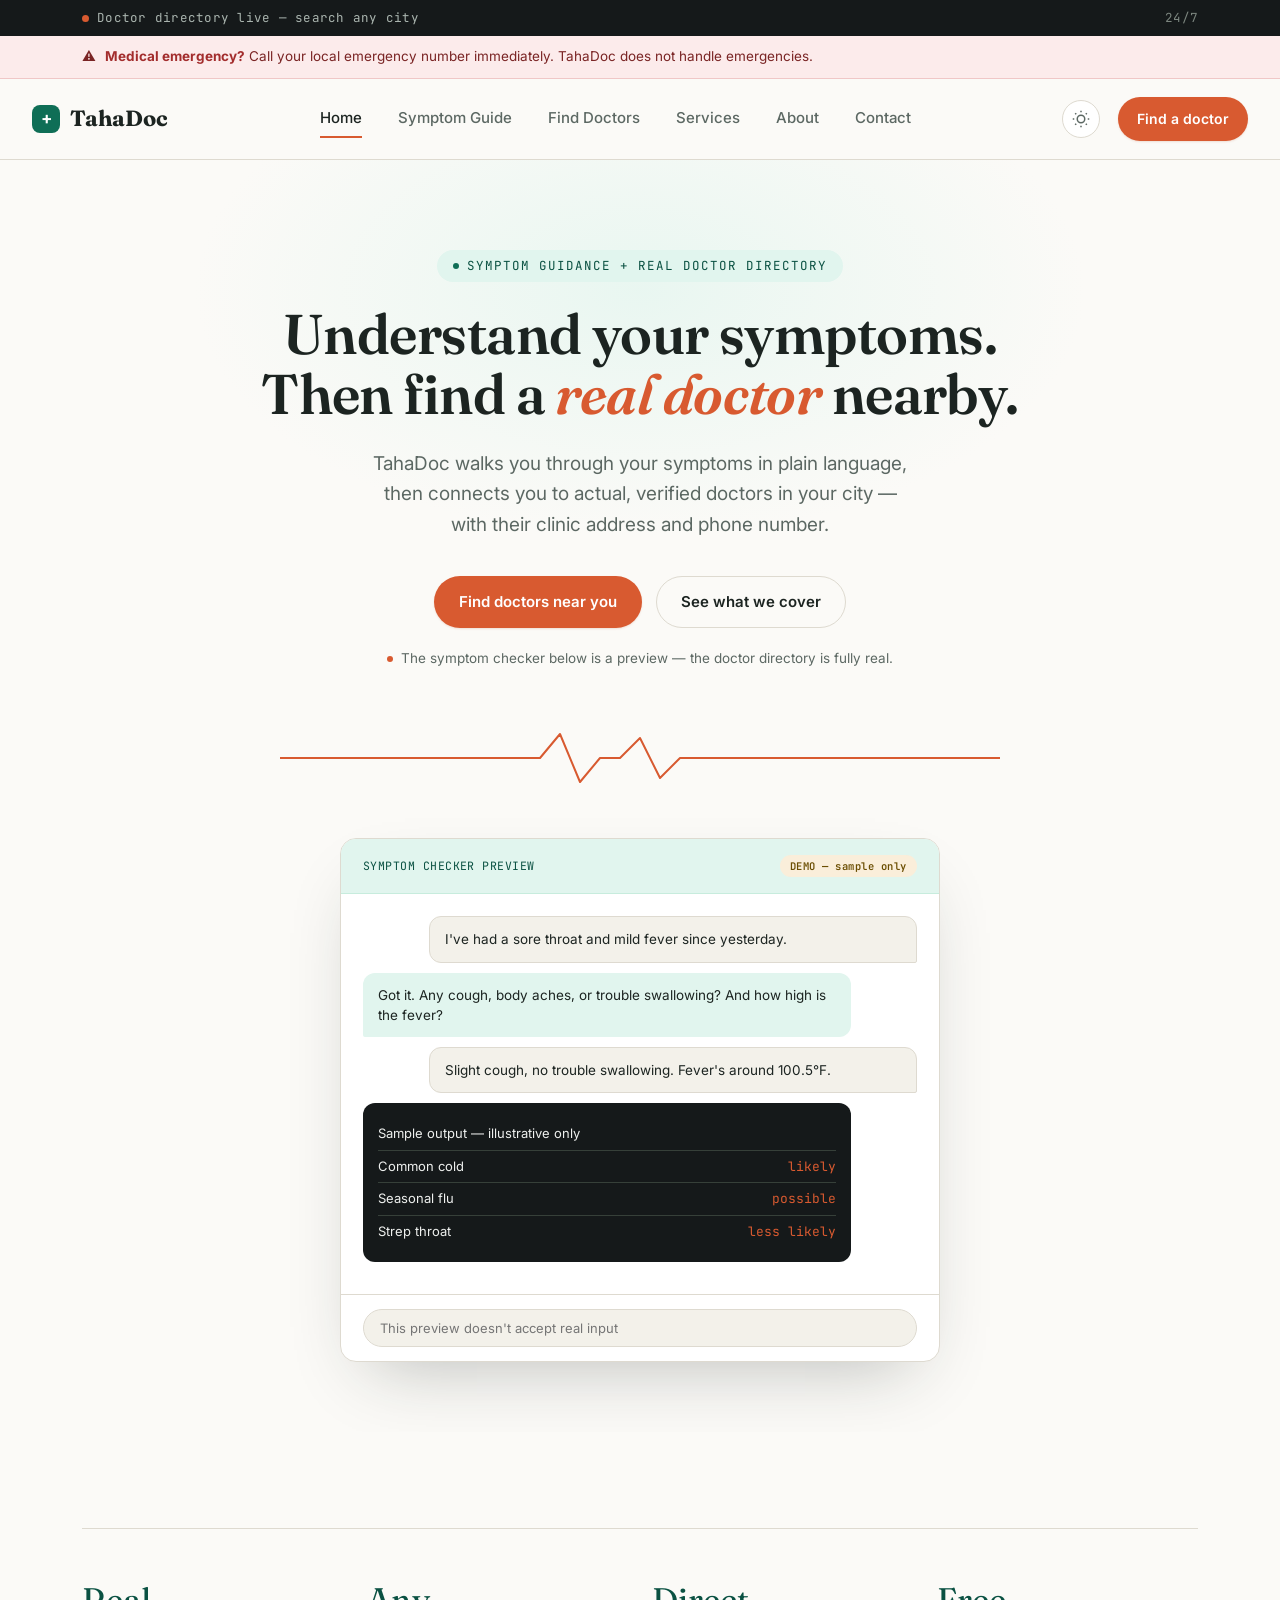
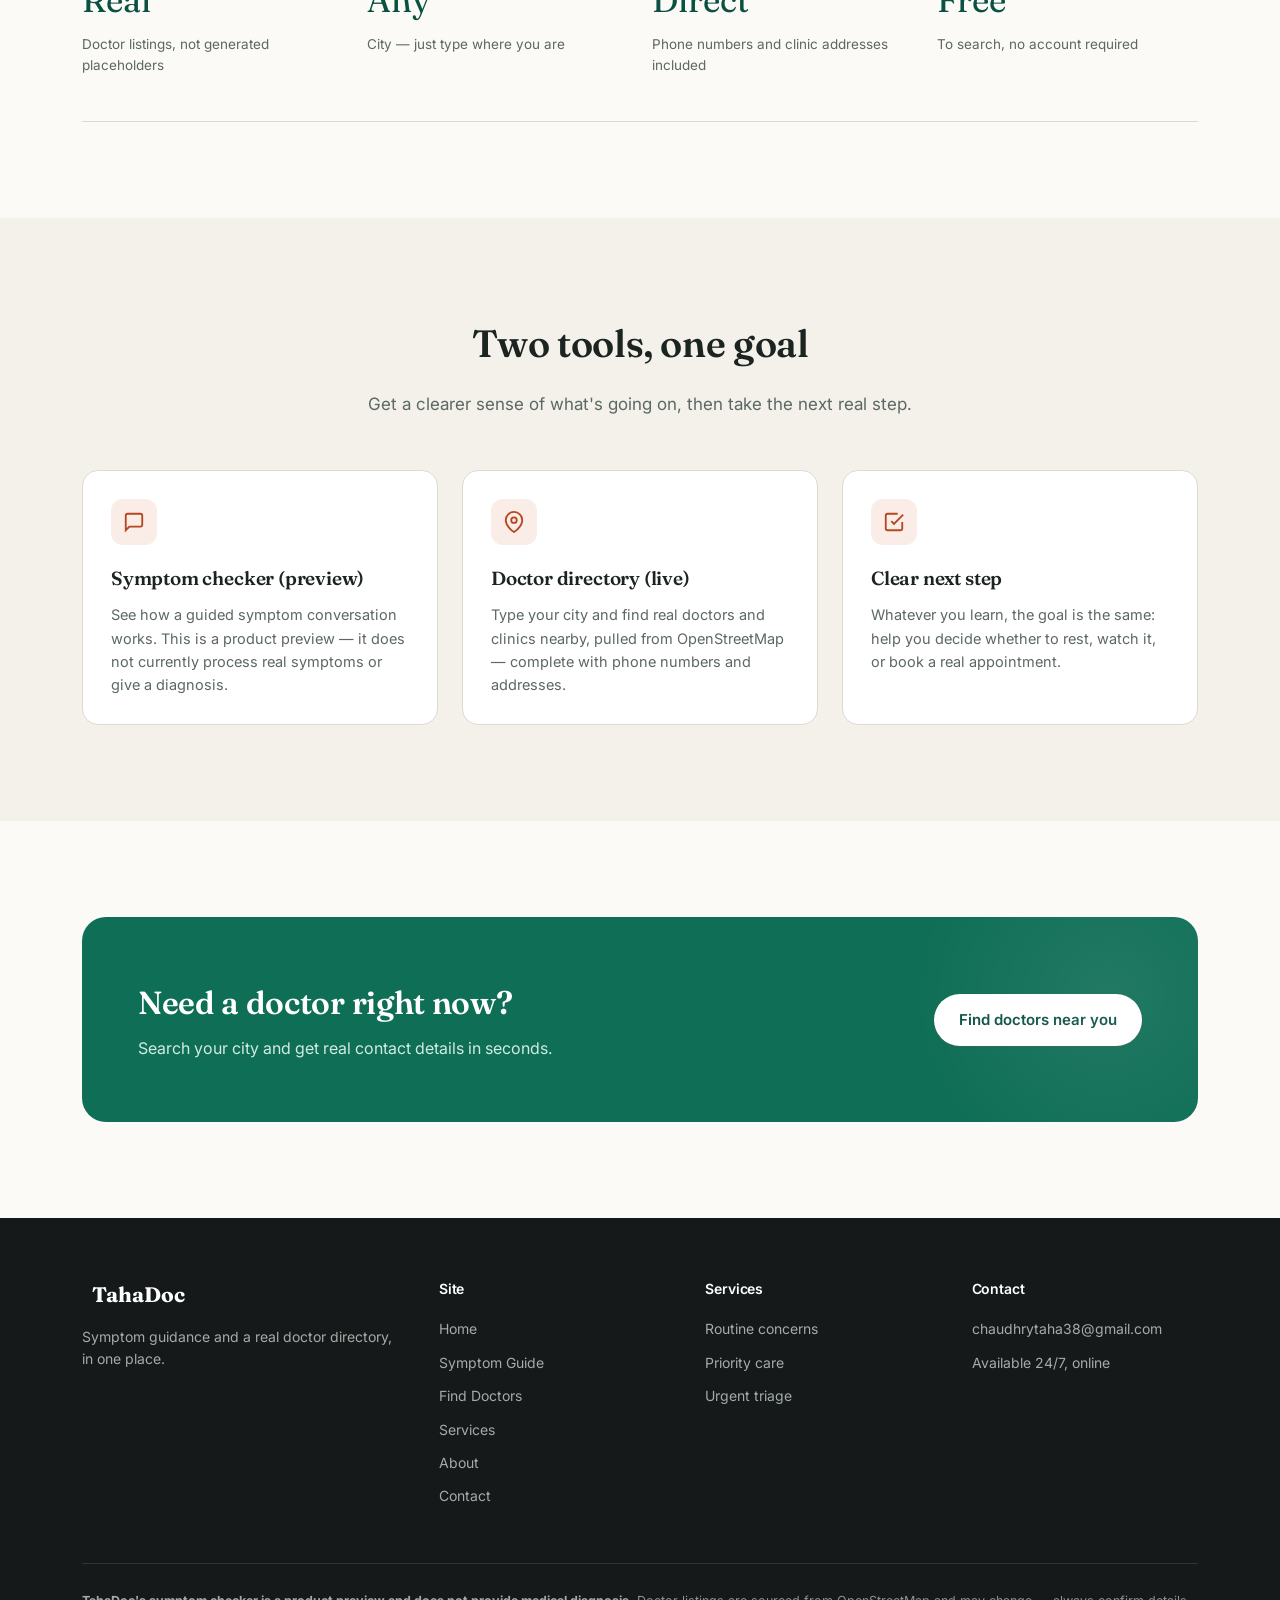
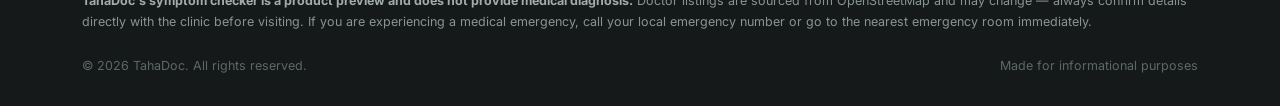
==== commit 22296501: "Add files via upload" ====
--- a/index.html
+++ b/index.html
@@ -182,7 +182,7 @@
       <div>
         <h4>Contact</h4>
         <ul>
-          <li>hello@tahadoc.com</li>
+          <li>chaudhrytaha38@gmail.com</li>
           <li>Available 24/7, online</li>
         </ul>
       </div>
